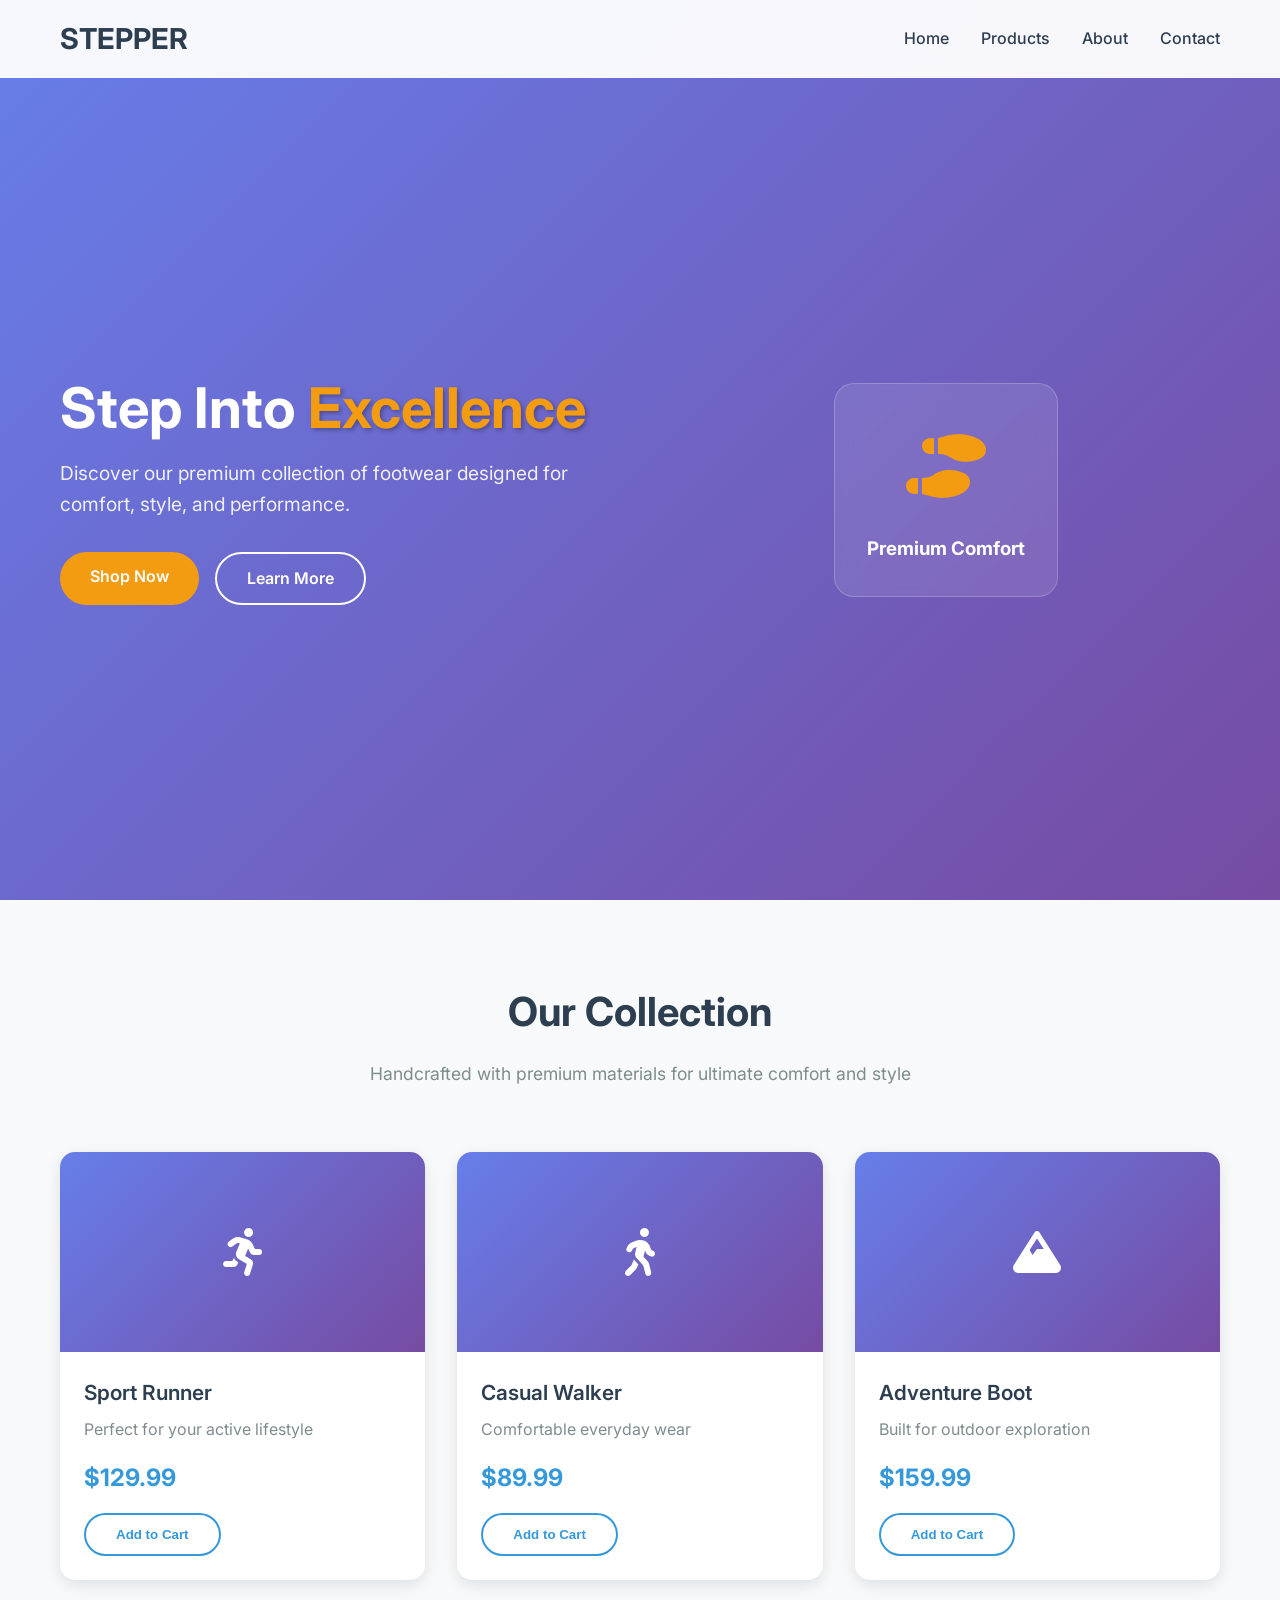
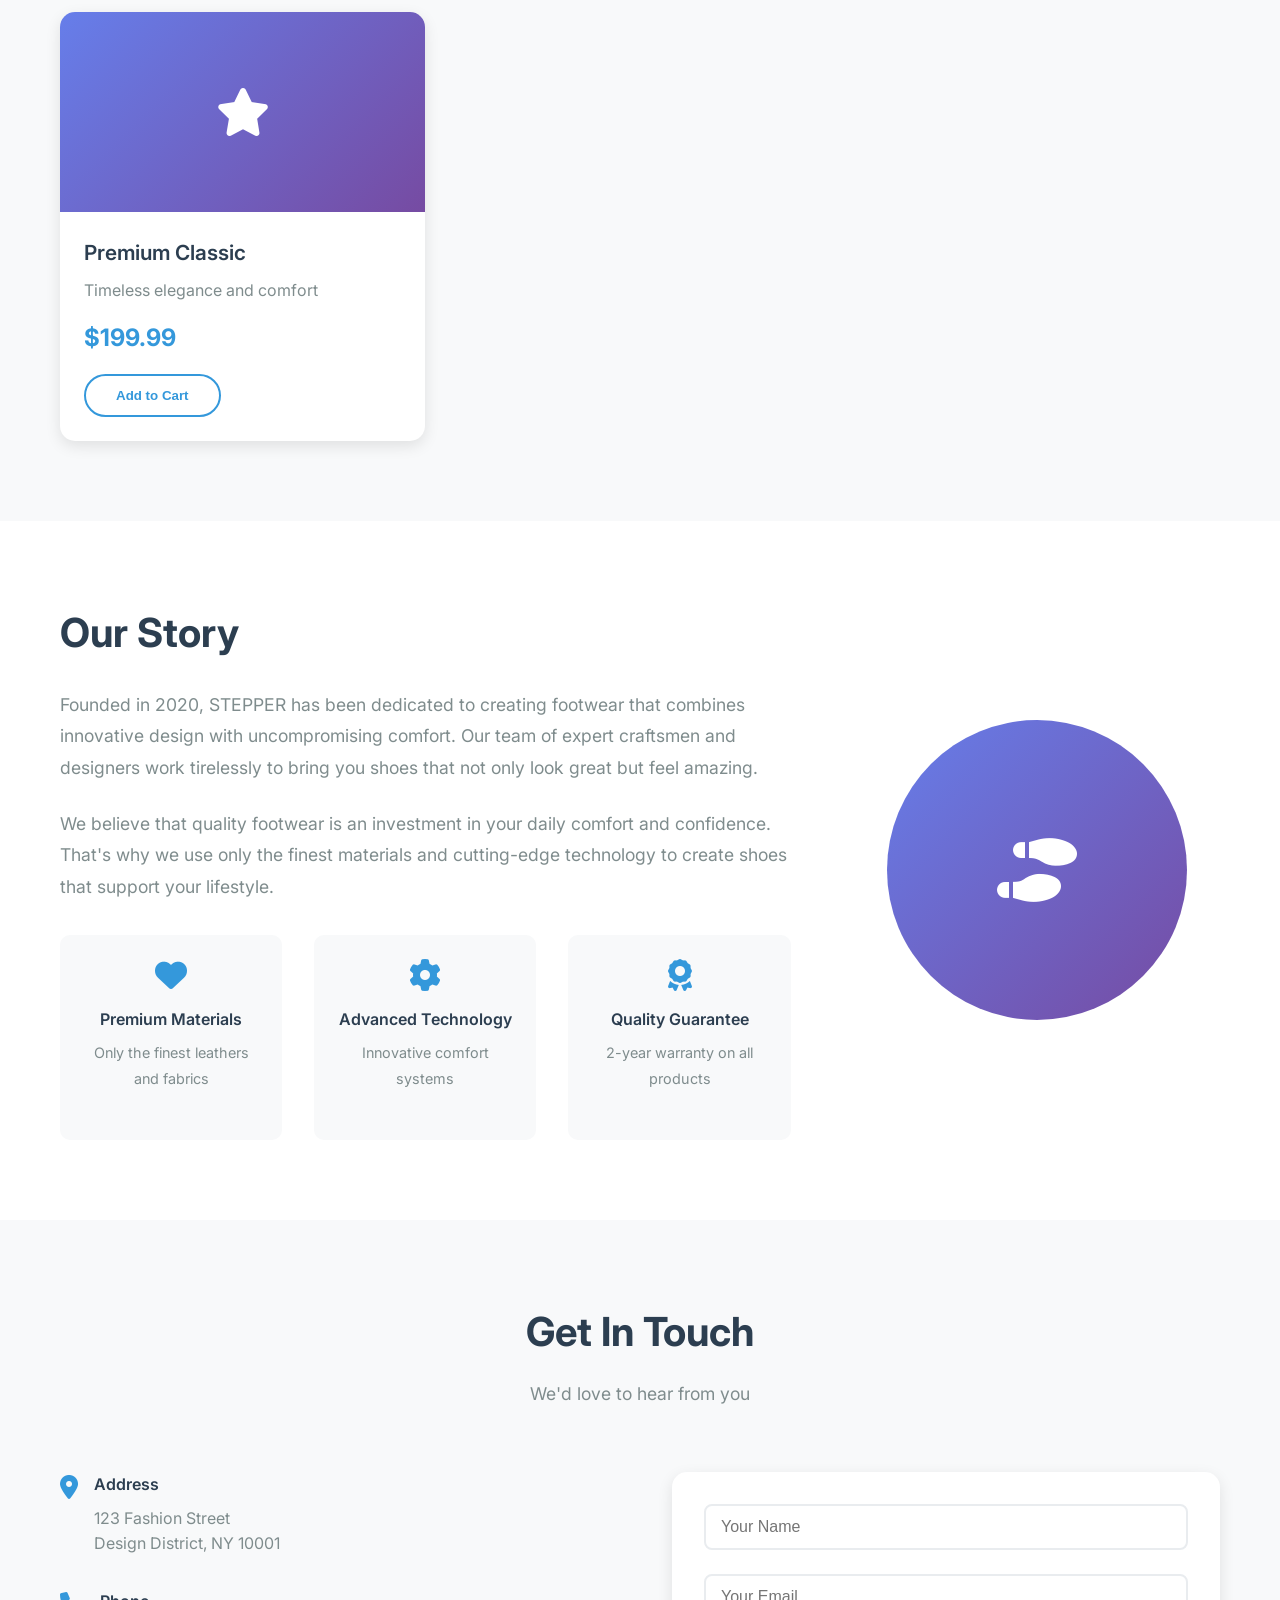
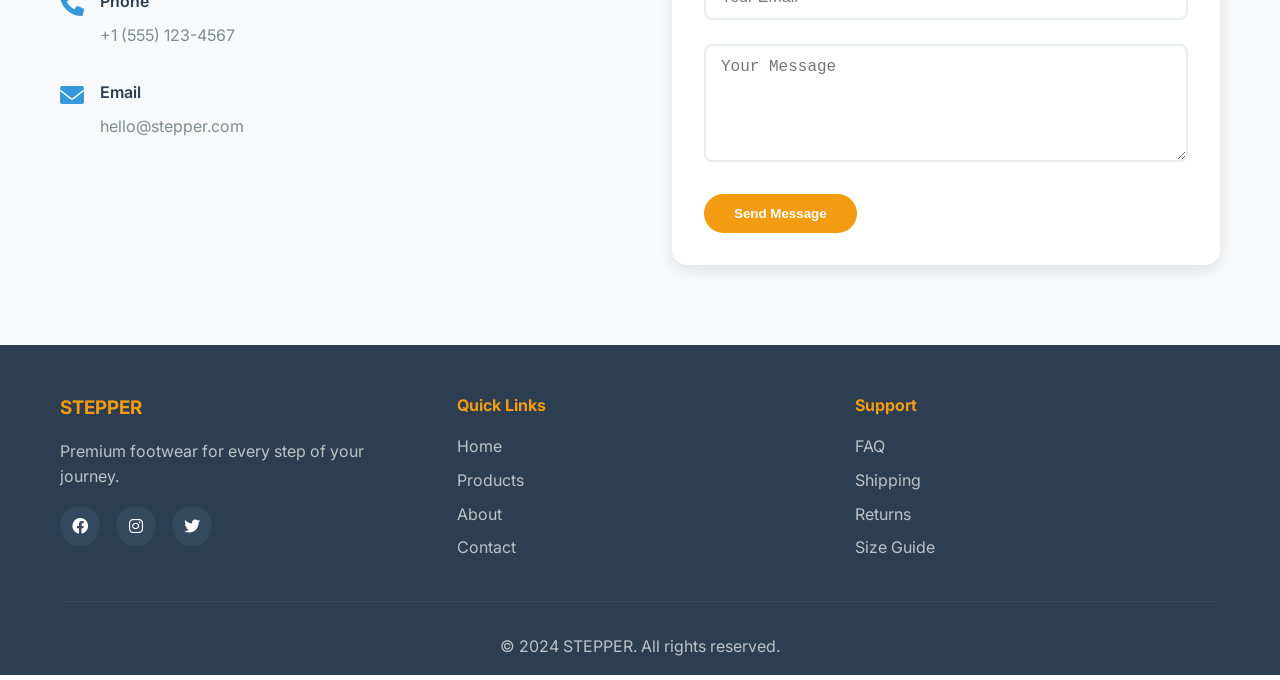
==== index.html @ 37892485 "Create shoe brand website with responsive design and interactive features Co-authored-by: vkyykv000 " ====
<!DOCTYPE html>
<html lang="en">
<head>
    <meta charset="UTF-8">
    <meta name="viewport" content="width=device-width, initial-scale=1.0">
    <title>STEPPER - Premium Footwear</title>
    <link rel="stylesheet" href="styles.css">
    <link href="https://fonts.googleapis.com/css2?family=Inter:wght@300;400;500;600;700&display=swap" rel="stylesheet">
    <link rel="stylesheet" href="https://cdnjs.cloudflare.com/ajax/libs/font-awesome/6.0.0/css/all.min.css">
</head>
<body>
    <!-- Navigation -->
    <nav class="navbar">
        <div class="nav-container">
            <div class="nav-logo">
                <h2>STEPPER</h2>
            </div>
            <ul class="nav-menu">
                <li class="nav-item">
                    <a href="#home" class="nav-link">Home</a>
                </li>
                <li class="nav-item">
                    <a href="#products" class="nav-link">Products</a>
                </li>
                <li class="nav-item">
                    <a href="#about" class="nav-link">About</a>
                </li>
                <li class="nav-item">
                    <a href="#contact" class="nav-link">Contact</a>
                </li>
            </ul>
            <div class="hamburger">
                <span class="bar"></span>
                <span class="bar"></span>
                <span class="bar"></span>
            </div>
        </div>
    </nav>

    <!-- Hero Section -->
    <section id="home" class="hero">
        <div class="hero-container">
            <div class="hero-content">
                <h1 class="hero-title">Step Into <span class="highlight">Excellence</span></h1>
                <p class="hero-subtitle">Discover our premium collection of footwear designed for comfort, style, and performance.</p>
                <div class="hero-buttons">
                    <a href="#products" class="btn btn-primary">Shop Now</a>
                    <a href="#about" class="btn btn-secondary">Learn More</a>
                </div>
            </div>
            <div class="hero-image">
                <div class="shoe-display">
                    <div class="shoe-card">
                        <div class="shoe-image">
                            <i class="fas fa-shoe-prints"></i>
                        </div>
                        <h3>Premium Comfort</h3>
                    </div>
                </div>
            </div>
        </div>
    </section>

    <!-- Products Section -->
    <section id="products" class="products">
        <div class="container">
            <div class="section-header">
                <h2>Our Collection</h2>
                <p>Handcrafted with premium materials for ultimate comfort and style</p>
            </div>
            <div class="products-grid">
                <div class="product-card">
                    <div class="product-image">
                        <i class="fas fa-running"></i>
                    </div>
                    <div class="product-info">
                        <h3>Sport Runner</h3>
                        <p>Perfect for your active lifestyle</p>
                        <div class="product-price">$129.99</div>
                        <button class="btn btn-outline">Add to Cart</button>
                    </div>
                </div>
                <div class="product-card">
                    <div class="product-image">
                        <i class="fas fa-walking"></i>
                    </div>
                    <div class="product-info">
                        <h3>Casual Walker</h3>
                        <p>Comfortable everyday wear</p>
                        <div class="product-price">$89.99</div>
                        <button class="btn btn-outline">Add to Cart</button>
                    </div>
                </div>
                <div class="product-card">
                    <div class="product-image">
                        <i class="fas fa-mountain"></i>
                    </div>
                    <div class="product-info">
                        <h3>Adventure Boot</h3>
                        <p>Built for outdoor exploration</p>
                        <div class="product-price">$159.99</div>
                        <button class="btn btn-outline">Add to Cart</button>
                    </div>
                </div>
                <div class="product-card">
                    <div class="product-image">
                        <i class="fas fa-star"></i>
                    </div>
                    <div class="product-info">
                        <h3>Premium Classic</h3>
                        <p>Timeless elegance and comfort</p>
                        <div class="product-price">$199.99</div>
                        <button class="btn btn-outline">Add to Cart</button>
                    </div>
                </div>
            </div>
        </div>
    </section>

    <!-- About Section -->
    <section id="about" class="about">
        <div class="container">
            <div class="about-content">
                <div class="about-text">
                    <h2>Our Story</h2>
                    <p>Founded in 2020, STEPPER has been dedicated to creating footwear that combines innovative design with uncompromising comfort. Our team of expert craftsmen and designers work tirelessly to bring you shoes that not only look great but feel amazing.</p>
                    <p>We believe that quality footwear is an investment in your daily comfort and confidence. That's why we use only the finest materials and cutting-edge technology to create shoes that support your lifestyle.</p>
                    <div class="features">
                        <div class="feature">
                            <i class="fas fa-heart"></i>
                            <h4>Premium Materials</h4>
                            <p>Only the finest leathers and fabrics</p>
                        </div>
                        <div class="feature">
                            <i class="fas fa-cog"></i>
                            <h4>Advanced Technology</h4>
                            <p>Innovative comfort systems</p>
                        </div>
                        <div class="feature">
                            <i class="fas fa-award"></i>
                            <h4>Quality Guarantee</h4>
                            <p>2-year warranty on all products</p>
                        </div>
                    </div>
                </div>
                <div class="about-image">
                    <div class="image-placeholder">
                        <i class="fas fa-shoe-prints"></i>
                    </div>
                </div>
            </div>
        </div>
    </section>

    <!-- Contact Section -->
    <section id="contact" class="contact">
        <div class="container">
            <div class="section-header">
                <h2>Get In Touch</h2>
                <p>We'd love to hear from you</p>
            </div>
            <div class="contact-content">
                <div class="contact-info">
                    <div class="contact-item">
                        <i class="fas fa-map-marker-alt"></i>
                        <div>
                            <h4>Address</h4>
                            <p>123 Fashion Street<br>Design District, NY 10001</p>
                        </div>
                    </div>
                    <div class="contact-item">
                        <i class="fas fa-phone"></i>
                        <div>
                            <h4>Phone</h4>
                            <p>+1 (555) 123-4567</p>
                        </div>
                    </div>
                    <div class="contact-item">
                        <i class="fas fa-envelope"></i>
                        <div>
                            <h4>Email</h4>
                            <p>hello@stepper.com</p>
                        </div>
                    </div>
                </div>
                <form class="contact-form">
                    <div class="form-group">
                        <input type="text" placeholder="Your Name" required>
                    </div>
                    <div class="form-group">
                        <input type="email" placeholder="Your Email" required>
                    </div>
                    <div class="form-group">
                        <textarea placeholder="Your Message" rows="5" required></textarea>
                    </div>
                    <button type="submit" class="btn btn-primary">Send Message</button>
                </form>
            </div>
        </div>
    </section>

    <!-- Footer -->
    <footer class="footer">
        <div class="container">
            <div class="footer-content">
                <div class="footer-section">
                    <h3>STEPPER</h3>
                    <p>Premium footwear for every step of your journey.</p>
                    <div class="social-links">
                        <a href="#"><i class="fab fa-facebook"></i></a>
                        <a href="#"><i class="fab fa-instagram"></i></a>
                        <a href="#"><i class="fab fa-twitter"></i></a>
                    </div>
                </div>
                <div class="footer-section">
                    <h4>Quick Links</h4>
                    <ul>
                        <li><a href="#home">Home</a></li>
                        <li><a href="#products">Products</a></li>
                        <li><a href="#about">About</a></li>
                        <li><a href="#contact">Contact</a></li>
                    </ul>
                </div>
                <div class="footer-section">
                    <h4>Support</h4>
                    <ul>
                        <li><a href="#">FAQ</a></li>
                        <li><a href="#">Shipping</a></li>
                        <li><a href="#">Returns</a></li>
                        <li><a href="#">Size Guide</a></li>
                    </ul>
                </div>
            </div>
            <div class="footer-bottom">
                <p>&copy; 2024 STEPPER. All rights reserved.</p>
            </div>
        </div>
    </footer>

    <script src="script.js"></script>
</body>
</html>
---- styles.css ----
/* Reset and Base Styles */
* {
    margin: 0;
    padding: 0;
    box-sizing: border-box;
}

body {
    font-family: 'Inter', sans-serif;
    line-height: 1.6;
    color: #333;
    overflow-x: hidden;
}

.container {
    max-width: 1200px;
    margin: 0 auto;
    padding: 0 20px;
}

/* Navigation */
.navbar {
    position: fixed;
    top: 0;
    width: 100%;
    background: rgba(255, 255, 255, 0.95);
    backdrop-filter: blur(10px);
    z-index: 1000;
    padding: 1rem 0;
    transition: all 0.3s ease;
}

.nav-container {
    max-width: 1200px;
    margin: 0 auto;
    padding: 0 20px;
    display: flex;
    justify-content: space-between;
    align-items: center;
}

.nav-logo h2 {
    color: #2c3e50;
    font-weight: 700;
    font-size: 1.8rem;
}

.nav-menu {
    display: flex;
    list-style: none;
    gap: 2rem;
}

.nav-link {
    text-decoration: none;
    color: #2c3e50;
    font-weight: 500;
    transition: color 0.3s ease;
    position: relative;
}

.nav-link:hover {
    color: #3498db;
}

.nav-link::after {
    content: '';
    position: absolute;
    width: 0;
    height: 2px;
    bottom: -5px;
    left: 0;
    background-color: #3498db;
    transition: width 0.3s ease;
}

.nav-link:hover::after {
    width: 100%;
}

.hamburger {
    display: none;
    flex-direction: column;
    cursor: pointer;
}

.bar {
    width: 25px;
    height: 3px;
    background-color: #2c3e50;
    margin: 3px 0;
    transition: 0.3s;
}

/* Hero Section */
.hero {
    min-height: 100vh;
    display: flex;
    align-items: center;
    background: linear-gradient(135deg, #667eea 0%, #764ba2 100%);
    color: white;
    padding-top: 80px;
}

.hero-container {
    max-width: 1200px;
    margin: 0 auto;
    padding: 0 20px;
    display: grid;
    grid-template-columns: 1fr 1fr;
    gap: 4rem;
    align-items: center;
}

.hero-title {
    font-size: 3.5rem;
    font-weight: 700;
    margin-bottom: 1rem;
    line-height: 1.2;
}

.highlight {
    color: #f39c12;
    text-shadow: 2px 2px 4px rgba(0,0,0,0.3);
}

.hero-subtitle {
    font-size: 1.2rem;
    margin-bottom: 2rem;
    opacity: 0.9;
}

.hero-buttons {
    display: flex;
    gap: 1rem;
    flex-wrap: wrap;
}

.btn {
    padding: 12px 30px;
    border: none;
    border-radius: 50px;
    text-decoration: none;
    font-weight: 600;
    transition: all 0.3s ease;
    cursor: pointer;
    display: inline-block;
    text-align: center;
}

.btn-primary {
    background: #f39c12;
    color: white;
}

.btn-primary:hover {
    background: #e67e22;
    transform: translateY(-2px);
    box-shadow: 0 10px 20px rgba(243, 156, 18, 0.3);
}

.btn-secondary {
    background: transparent;
    color: white;
    border: 2px solid white;
}

.btn-secondary:hover {
    background: white;
    color: #667eea;
    transform: translateY(-2px);
}

.btn-outline {
    background: transparent;
    color: #3498db;
    border: 2px solid #3498db;
}

.btn-outline:hover {
    background: #3498db;
    color: white;
    transform: translateY(-2px);
}

.hero-image {
    display: flex;
    justify-content: center;
    align-items: center;
}

.shoe-display {
    position: relative;
    animation: float 6s ease-in-out infinite;
}

.shoe-card {
    background: rgba(255, 255, 255, 0.1);
    backdrop-filter: blur(10px);
    border-radius: 20px;
    padding: 2rem;
    text-align: center;
    border: 1px solid rgba(255, 255, 255, 0.2);
}

.shoe-image {
    font-size: 4rem;
    margin-bottom: 1rem;
    color: #f39c12;
}

@keyframes float {
    0%, 100% { transform: translateY(0px); }
    50% { transform: translateY(-20px); }
}

/* Section Headers */
.section-header {
    text-align: center;
    margin-bottom: 4rem;
}

.section-header h2 {
    font-size: 2.5rem;
    font-weight: 700;
    color: #2c3e50;
    margin-bottom: 1rem;
}

.section-header p {
    font-size: 1.1rem;
    color: #7f8c8d;
    max-width: 600px;
    margin: 0 auto;
}

/* Products Section */
.products {
    padding: 5rem 0;
    background: #f8f9fa;
}

.products-grid {
    display: grid;
    grid-template-columns: repeat(auto-fit, minmax(280px, 1fr));
    gap: 2rem;
}

.product-card {
    background: white;
    border-radius: 15px;
    overflow: hidden;
    box-shadow: 0 5px 15px rgba(0,0,0,0.1);
    transition: all 0.3s ease;
}

.product-card:hover {
    transform: translateY(-10px);
    box-shadow: 0 20px 40px rgba(0,0,0,0.15);
}

.product-image {
    background: linear-gradient(135deg, #667eea 0%, #764ba2 100%);
    height: 200px;
    display: flex;
    align-items: center;
    justify-content: center;
    font-size: 3rem;
    color: white;
}

.product-info {
    padding: 1.5rem;
}

.product-info h3 {
    font-size: 1.3rem;
    font-weight: 600;
    margin-bottom: 0.5rem;
    color: #2c3e50;
}

.product-info p {
    color: #7f8c8d;
    margin-bottom: 1rem;
}

.product-price {
    font-size: 1.5rem;
    font-weight: 700;
    color: #3498db;
    margin-bottom: 1rem;
}

/* About Section */
.about {
    padding: 5rem 0;
    background: white;
}

.about-content {
    display: grid;
    grid-template-columns: 2fr 1fr;
    gap: 4rem;
    align-items: center;
}

.about-text h2 {
    font-size: 2.5rem;
    font-weight: 700;
    color: #2c3e50;
    margin-bottom: 1.5rem;
}

.about-text p {
    font-size: 1.1rem;
    color: #7f8c8d;
    margin-bottom: 1.5rem;
    line-height: 1.8;
}

.features {
    display: grid;
    grid-template-columns: repeat(auto-fit, minmax(200px, 1fr));
    gap: 2rem;
    margin-top: 2rem;
}

.feature {
    text-align: center;
    padding: 1.5rem;
    background: #f8f9fa;
    border-radius: 10px;
    transition: transform 0.3s ease;
}

.feature:hover {
    transform: translateY(-5px);
}

.feature i {
    font-size: 2rem;
    color: #3498db;
    margin-bottom: 1rem;
}

.feature h4 {
    font-weight: 600;
    color: #2c3e50;
    margin-bottom: 0.5rem;
}

.feature p {
    color: #7f8c8d;
    font-size: 0.9rem;
}

.about-image {
    display: flex;
    justify-content: center;
    align-items: center;
}

.image-placeholder {
    width: 300px;
    height: 300px;
    background: linear-gradient(135deg, #667eea 0%, #764ba2 100%);
    border-radius: 50%;
    display: flex;
    align-items: center;
    justify-content: center;
    font-size: 4rem;
    color: white;
    animation: pulse 2s ease-in-out infinite;
}

@keyframes pulse {
    0%, 100% { transform: scale(1); }
    50% { transform: scale(1.05); }
}

/* Contact Section */
.contact {
    padding: 5rem 0;
    background: #f8f9fa;
}

.contact-content {
    display: grid;
    grid-template-columns: 1fr 1fr;
    gap: 4rem;
}

.contact-info {
    display: flex;
    flex-direction: column;
    gap: 2rem;
}

.contact-item {
    display: flex;
    align-items: flex-start;
    gap: 1rem;
}

.contact-item i {
    font-size: 1.5rem;
    color: #3498db;
    margin-top: 0.2rem;
}

.contact-item h4 {
    font-weight: 600;
    color: #2c3e50;
    margin-bottom: 0.5rem;
}

.contact-item p {
    color: #7f8c8d;
}

.contact-form {
    background: white;
    padding: 2rem;
    border-radius: 15px;
    box-shadow: 0 5px 15px rgba(0,0,0,0.1);
}

.form-group {
    margin-bottom: 1.5rem;
}

.form-group input,
.form-group textarea {
    width: 100%;
    padding: 12px 15px;
    border: 2px solid #e9ecef;
    border-radius: 8px;
    font-size: 1rem;
    transition: border-color 0.3s ease;
}

.form-group input:focus,
.form-group textarea:focus {
    outline: none;
    border-color: #3498db;
}

/* Footer */
.footer {
    background: #2c3e50;
    color: white;
    padding: 3rem 0 1rem;
}

.footer-content {
    display: grid;
    grid-template-columns: repeat(auto-fit, minmax(250px, 1fr));
    gap: 2rem;
    margin-bottom: 2rem;
}

.footer-section h3,
.footer-section h4 {
    margin-bottom: 1rem;
    color: #f39c12;
}

.footer-section p {
    color: #bdc3c7;
    margin-bottom: 1rem;
}

.footer-section ul {
    list-style: none;
}

.footer-section ul li {
    margin-bottom: 0.5rem;
}

.footer-section ul li a {
    color: #bdc3c7;
    text-decoration: none;
    transition: color 0.3s ease;
}

.footer-section ul li a:hover {
    color: #f39c12;
}

.social-links {
    display: flex;
    gap: 1rem;
}

.social-links a {
    display: inline-block;
    width: 40px;
    height: 40px;
    background: #34495e;
    border-radius: 50%;
    display: flex;
    align-items: center;
    justify-content: center;
    color: white;
    text-decoration: none;
    transition: all 0.3s ease;
}

.social-links a:hover {
    background: #f39c12;
    transform: translateY(-2px);
}

.footer-bottom {
    text-align: center;
    padding-top: 2rem;
    border-top: 1px solid #34495e;
    color: #bdc3c7;
}

/* Responsive Design */
@media (max-width: 768px) {
    .hamburger {
        display: flex;
    }
    
    .nav-menu {
        position: fixed;
        left: -100%;
        top: 70px;
        flex-direction: column;
        background-color: white;
        width: 100%;
        text-align: center;
        transition: 0.3s;
        box-shadow: 0 10px 27px rgba(0, 0, 0, 0.05);
        padding: 2rem 0;
    }
    
    .nav-menu.active {
        left: 0;
    }
    
    .hero-container {
        grid-template-columns: 1fr;
        text-align: center;
        gap: 2rem;
    }
    
    .hero-title {
        font-size: 2.5rem;
    }
    
    .hero-buttons {
        justify-content: center;
    }
    
    .about-content {
        grid-template-columns: 1fr;
        gap: 2rem;
    }
    
    .contact-content {
        grid-template-columns: 1fr;
        gap: 2rem;
    }
    
    .features {
        grid-template-columns: 1fr;
    }
    
    .image-placeholder {
        width: 200px;
        height: 200px;
        font-size: 3rem;
    }
}

@media (max-width: 480px) {
    .hero-title {
        font-size: 2rem;
    }
    
    .section-header h2 {
        font-size: 2rem;
    }
    
    .btn {
        padding: 10px 20px;
        font-size: 0.9rem;
    }
    
    .products-grid {
        grid-template-columns: 1fr;
    }
}

/* Smooth Scrolling */
html {
    scroll-behavior: smooth;
}

/* Loading Animation */
@keyframes fadeInUp {
    from {
        opacity: 0;
        transform: translateY(30px);
    }
    to {
        opacity: 1;
        transform: translateY(0);
    }
}

.hero-content,
.product-card,
.feature {
    animation: fadeInUp 0.8s ease-out;
}
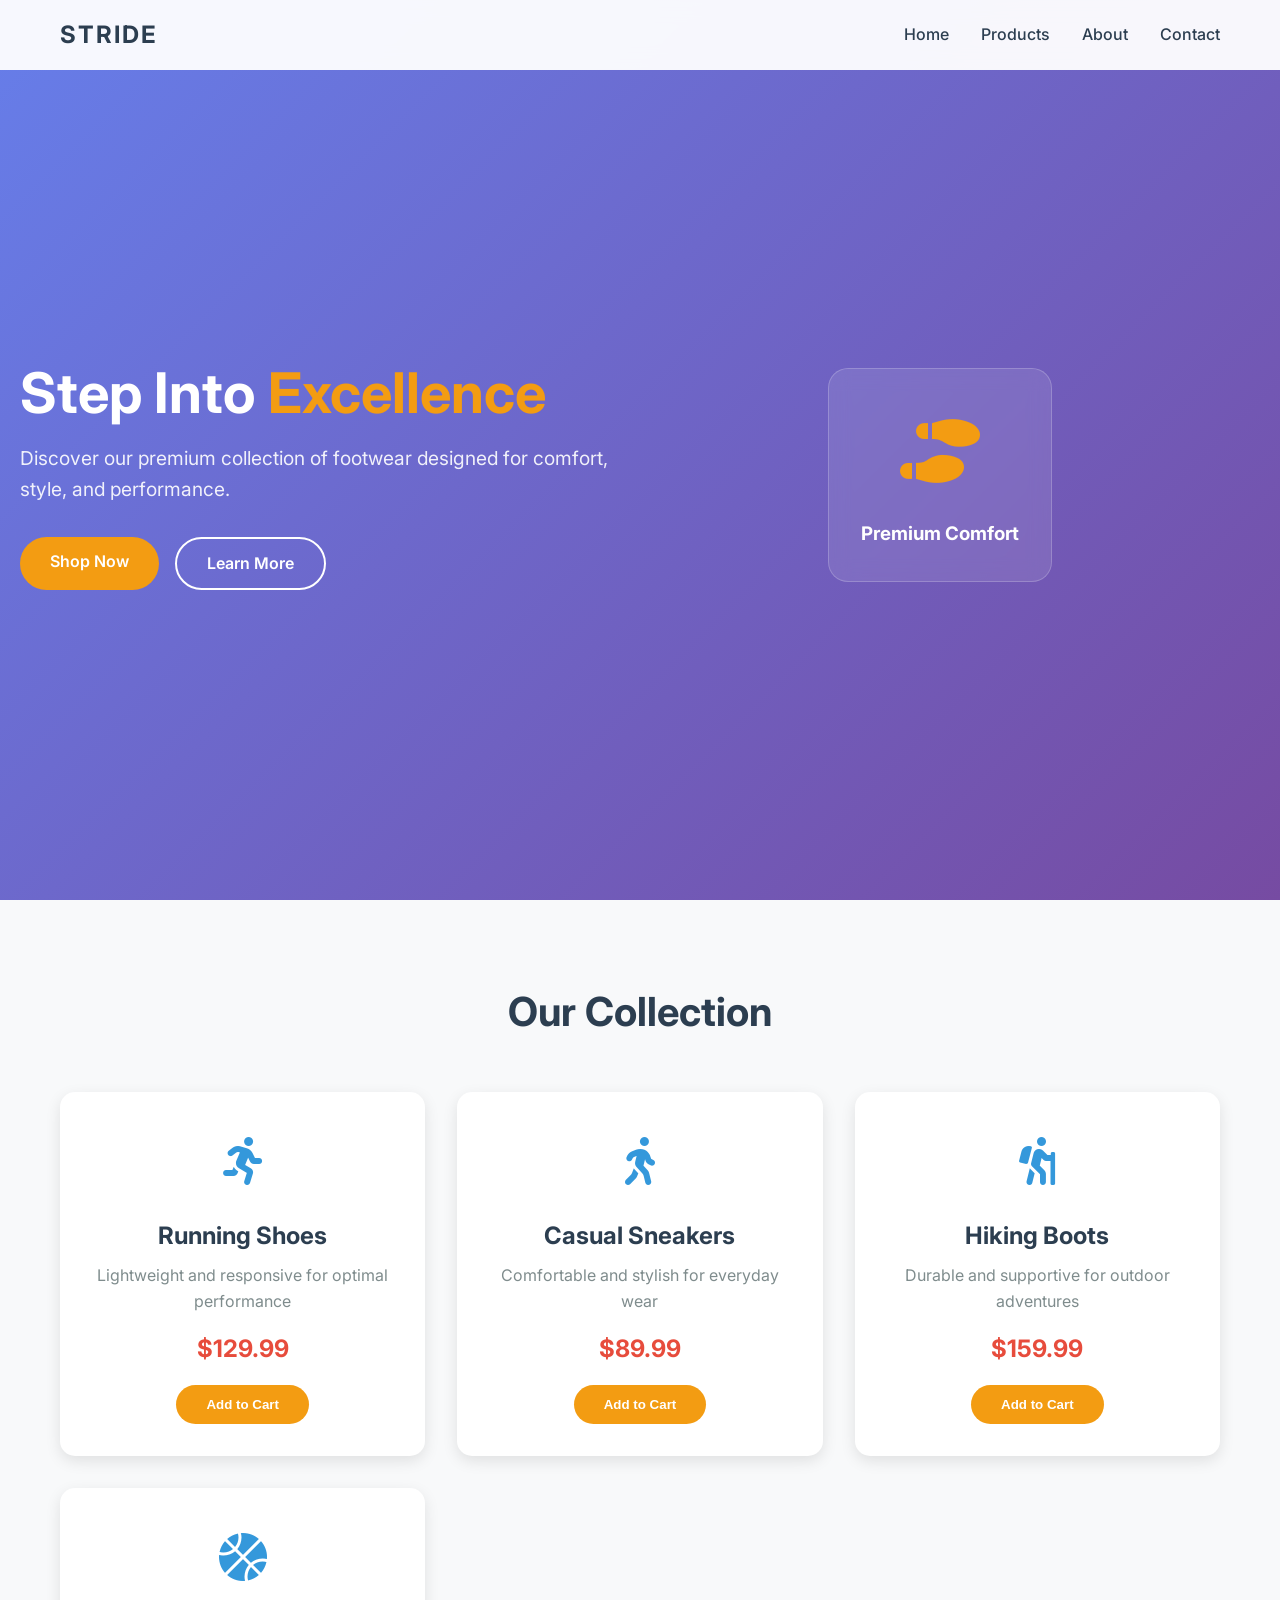
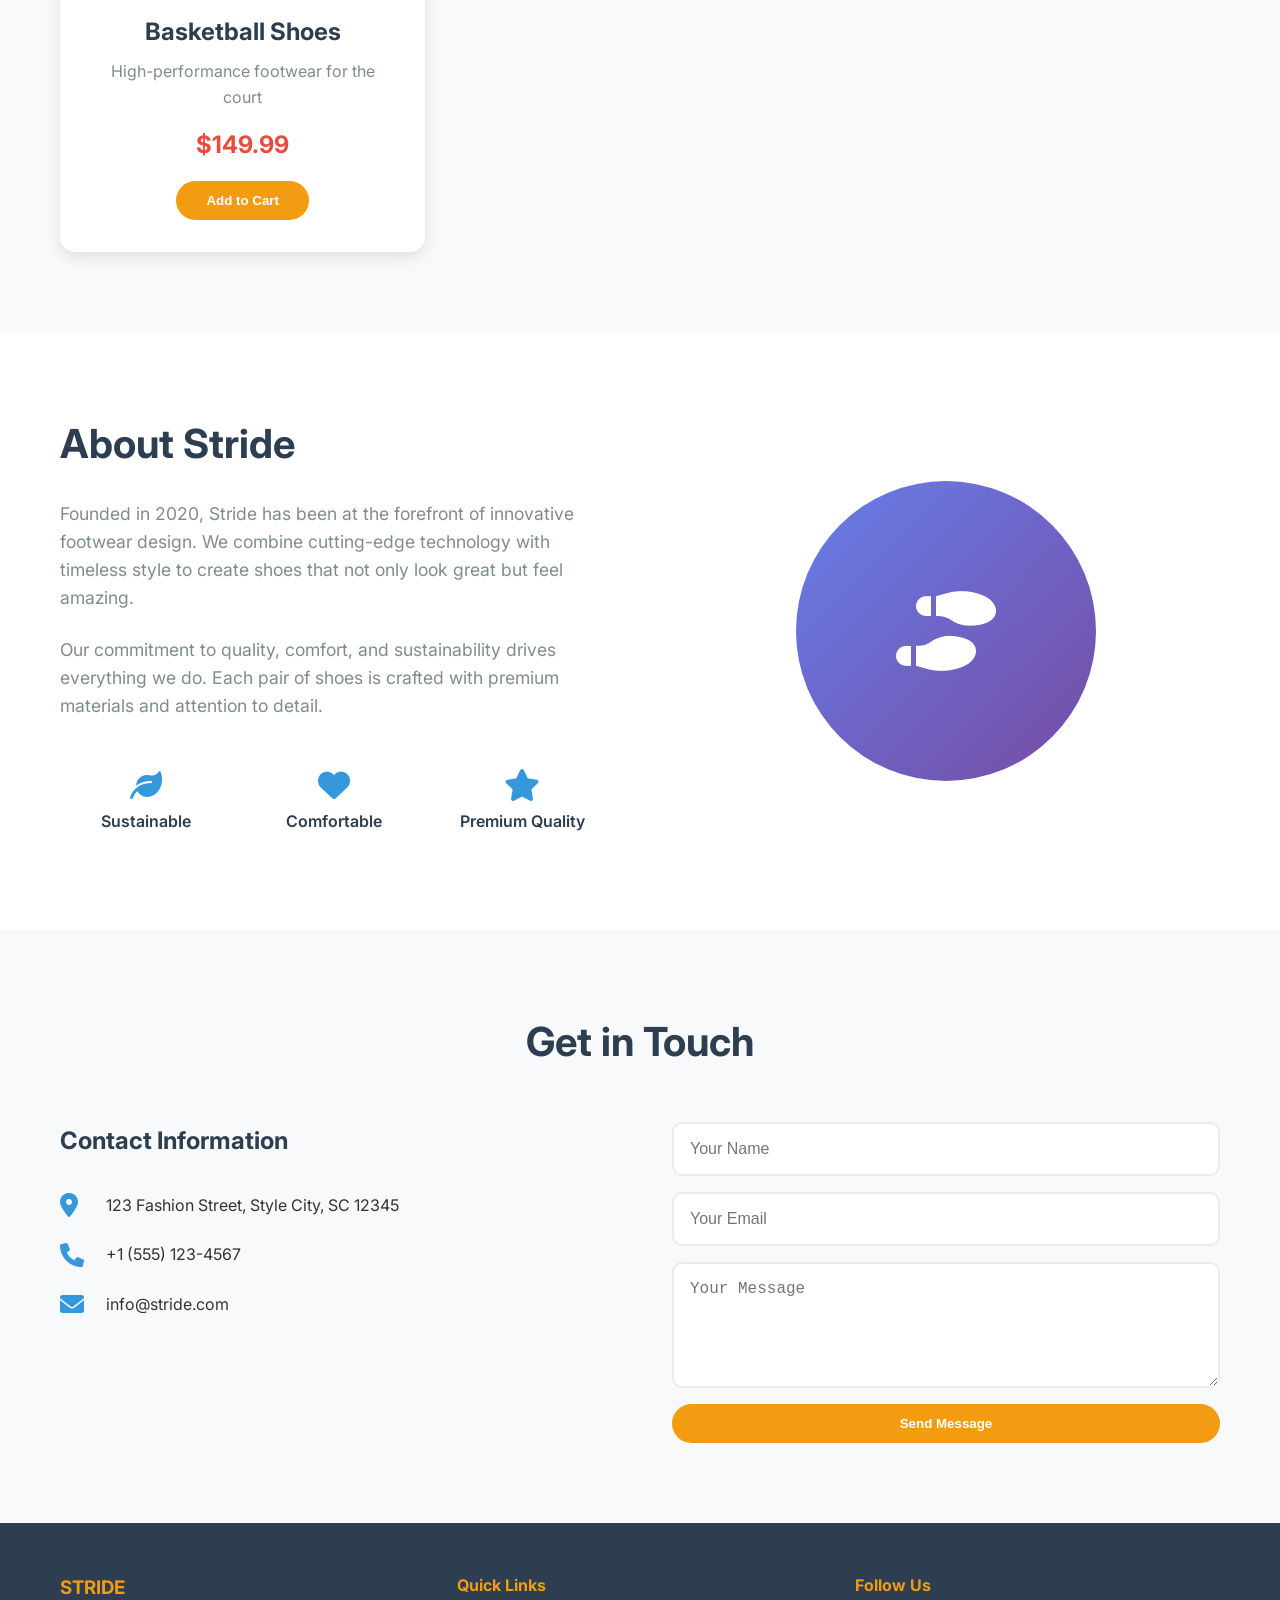
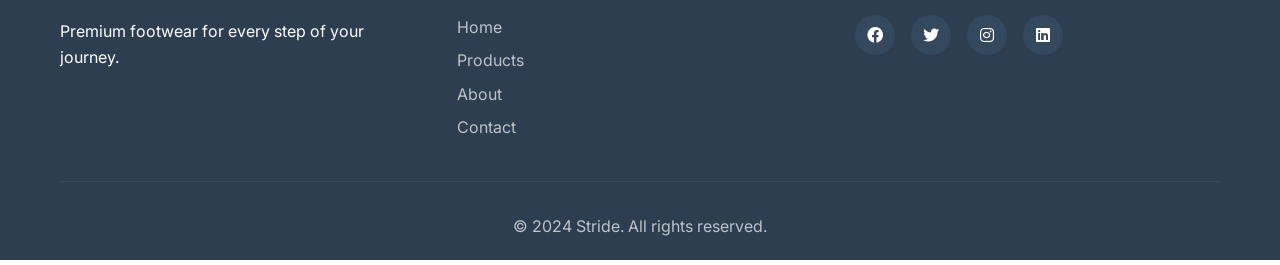
==== commit 70e2f5d3: "Create Stride shoe brand website with responsive design and interactive features Co-authored-by: vky" ====
--- a/index.html
+++ b/index.html
@@ -3,7 +3,7 @@
 <head>
     <meta charset="UTF-8">
     <meta name="viewport" content="width=device-width, initial-scale=1.0">
-    <title>STEPPER - Premium Footwear</title>
+    <title>Stride - Premium Footwear</title>
     <link rel="stylesheet" href="styles.css">
     <link href="https://fonts.googleapis.com/css2?family=Inter:wght@300;400;500;600;700&display=swap" rel="stylesheet">
     <link rel="stylesheet" href="https://cdnjs.cloudflare.com/ajax/libs/font-awesome/6.0.0/css/all.min.css">
@@ -13,7 +13,7 @@
     <nav class="navbar">
         <div class="nav-container">
             <div class="nav-logo">
-                <h2>STEPPER</h2>
+                <h2>STRIDE</h2>
             </div>
             <ul class="nav-menu">
                 <li class="nav-item">
@@ -29,7 +29,7 @@
                     <a href="#contact" class="nav-link">Contact</a>
                 </li>
             </ul>
-            <div class="hamburger">
+            <div class="nav-toggle">
                 <span class="bar"></span>
                 <span class="bar"></span>
                 <span class="bar"></span>
@@ -39,23 +39,21 @@
 
     <!-- Hero Section -->
     <section id="home" class="hero">
-        <div class="hero-container">
-            <div class="hero-content">
-                <h1 class="hero-title">Step Into <span class="highlight">Excellence</span></h1>
-                <p class="hero-subtitle">Discover our premium collection of footwear designed for comfort, style, and performance.</p>
-                <div class="hero-buttons">
-                    <a href="#products" class="btn btn-primary">Shop Now</a>
-                    <a href="#about" class="btn btn-secondary">Learn More</a>
-                </div>
-            </div>
-            <div class="hero-image">
-                <div class="shoe-display">
-                    <div class="shoe-card">
-                        <div class="shoe-image">
-                            <i class="fas fa-shoe-prints"></i>
-                        </div>
-                        <h3>Premium Comfort</h3>
-                    </div>
+        <div class="hero-content">
+            <h1>Step Into <span class="highlight">Excellence</span></h1>
+            <p>Discover our premium collection of footwear designed for comfort, style, and performance.</p>
+            <div class="hero-buttons">
+                <a href="#products" class="btn btn-primary">Shop Now</a>
+                <a href="#about" class="btn btn-secondary">Learn More</a>
+            </div>
+        </div>
+        <div class="hero-image">
+            <div class="shoe-display">
+                <div class="shoe-card">
+                    <div class="shoe-image">
+                        <i class="fas fa-shoe-prints"></i>
+                    </div>
+                    <h3>Premium Comfort</h3>
                 </div>
             </div>
         </div>
@@ -64,54 +62,43 @@
     <!-- Products Section -->
     <section id="products" class="products">
         <div class="container">
-            <div class="section-header">
-                <h2>Our Collection</h2>
-                <p>Handcrafted with premium materials for ultimate comfort and style</p>
-            </div>
-            <div class="products-grid">
+            <h2>Our Collection</h2>
+            <div class="product-grid">
                 <div class="product-card">
                     <div class="product-image">
                         <i class="fas fa-running"></i>
                     </div>
-                    <div class="product-info">
-                        <h3>Sport Runner</h3>
-                        <p>Perfect for your active lifestyle</p>
-                        <div class="product-price">$129.99</div>
-                        <button class="btn btn-outline">Add to Cart</button>
-                    </div>
+                    <h3>Running Shoes</h3>
+                    <p>Lightweight and responsive for optimal performance</p>
+                    <span class="price">$129.99</span>
+                    <button class="btn btn-primary">Add to Cart</button>
                 </div>
                 <div class="product-card">
                     <div class="product-image">
                         <i class="fas fa-walking"></i>
                     </div>
-                    <div class="product-info">
-                        <h3>Casual Walker</h3>
-                        <p>Comfortable everyday wear</p>
-                        <div class="product-price">$89.99</div>
-                        <button class="btn btn-outline">Add to Cart</button>
-                    </div>
-                </div>
-                <div class="product-card">
-                    <div class="product-image">
-                        <i class="fas fa-mountain"></i>
-                    </div>
-                    <div class="product-info">
-                        <h3>Adventure Boot</h3>
-                        <p>Built for outdoor exploration</p>
-                        <div class="product-price">$159.99</div>
-                        <button class="btn btn-outline">Add to Cart</button>
-                    </div>
-                </div>
-                <div class="product-card">
-                    <div class="product-image">
-                        <i class="fas fa-star"></i>
-                    </div>
-                    <div class="product-info">
-                        <h3>Premium Classic</h3>
-                        <p>Timeless elegance and comfort</p>
-                        <div class="product-price">$199.99</div>
-                        <button class="btn btn-outline">Add to Cart</button>
-                    </div>
+                    <h3>Casual Sneakers</h3>
+                    <p>Comfortable and stylish for everyday wear</p>
+                    <span class="price">$89.99</span>
+                    <button class="btn btn-primary">Add to Cart</button>
+                </div>
+                <div class="product-card">
+                    <div class="product-image">
+                        <i class="fas fa-hiking"></i>
+                    </div>
+                    <h3>Hiking Boots</h3>
+                    <p>Durable and supportive for outdoor adventures</p>
+                    <span class="price">$159.99</span>
+                    <button class="btn btn-primary">Add to Cart</button>
+                </div>
+                <div class="product-card">
+                    <div class="product-image">
+                        <i class="fas fa-basketball-ball"></i>
+                    </div>
+                    <h3>Basketball Shoes</h3>
+                    <p>High-performance footwear for the court</p>
+                    <span class="price">$149.99</span>
+                    <button class="btn btn-primary">Add to Cart</button>
                 </div>
             </div>
         </div>
@@ -122,24 +109,21 @@
         <div class="container">
             <div class="about-content">
                 <div class="about-text">
-                    <h2>Our Story</h2>
-                    <p>Founded in 2020, STEPPER has been dedicated to creating footwear that combines innovative design with uncompromising comfort. Our team of expert craftsmen and designers work tirelessly to bring you shoes that not only look great but feel amazing.</p>
-                    <p>We believe that quality footwear is an investment in your daily comfort and confidence. That's why we use only the finest materials and cutting-edge technology to create shoes that support your lifestyle.</p>
+                    <h2>About Stride</h2>
+                    <p>Founded in 2020, Stride has been at the forefront of innovative footwear design. We combine cutting-edge technology with timeless style to create shoes that not only look great but feel amazing.</p>
+                    <p>Our commitment to quality, comfort, and sustainability drives everything we do. Each pair of shoes is crafted with premium materials and attention to detail.</p>
                     <div class="features">
                         <div class="feature">
-                            <i class="fas fa-heart"></i>
-                            <h4>Premium Materials</h4>
-                            <p>Only the finest leathers and fabrics</p>
+                            <i class="fas fa-leaf"></i>
+                            <h4>Sustainable</h4>
                         </div>
                         <div class="feature">
-                            <i class="fas fa-cog"></i>
-                            <h4>Advanced Technology</h4>
-                            <p>Innovative comfort systems</p>
+                            <i class="fas fa-heart"></i>
+                            <h4>Comfortable</h4>
                         </div>
                         <div class="feature">
-                            <i class="fas fa-award"></i>
-                            <h4>Quality Guarantee</h4>
-                            <p>2-year warranty on all products</p>
+                            <i class="fas fa-star"></i>
+                            <h4>Premium Quality</h4>
                         </div>
                     </div>
                 </div>
@@ -155,44 +139,27 @@
     <!-- Contact Section -->
     <section id="contact" class="contact">
         <div class="container">
-            <div class="section-header">
-                <h2>Get In Touch</h2>
-                <p>We'd love to hear from you</p>
-            </div>
+            <h2>Get in Touch</h2>
             <div class="contact-content">
                 <div class="contact-info">
+                    <h3>Contact Information</h3>
                     <div class="contact-item">
                         <i class="fas fa-map-marker-alt"></i>
-                        <div>
-                            <h4>Address</h4>
-                            <p>123 Fashion Street<br>Design District, NY 10001</p>
-                        </div>
+                        <p>123 Fashion Street, Style City, SC 12345</p>
                     </div>
                     <div class="contact-item">
                         <i class="fas fa-phone"></i>
-                        <div>
-                            <h4>Phone</h4>
-                            <p>+1 (555) 123-4567</p>
-                        </div>
+                        <p>+1 (555) 123-4567</p>
                     </div>
                     <div class="contact-item">
                         <i class="fas fa-envelope"></i>
-                        <div>
-                            <h4>Email</h4>
-                            <p>hello@stepper.com</p>
-                        </div>
+                        <p>info@stride.com</p>
                     </div>
                 </div>
                 <form class="contact-form">
-                    <div class="form-group">
-                        <input type="text" placeholder="Your Name" required>
-                    </div>
-                    <div class="form-group">
-                        <input type="email" placeholder="Your Email" required>
-                    </div>
-                    <div class="form-group">
-                        <textarea placeholder="Your Message" rows="5" required></textarea>
-                    </div>
+                    <input type="text" placeholder="Your Name" required>
+                    <input type="email" placeholder="Your Email" required>
+                    <textarea placeholder="Your Message" rows="5" required></textarea>
                     <button type="submit" class="btn btn-primary">Send Message</button>
                 </form>
             </div>
@@ -204,13 +171,8 @@
         <div class="container">
             <div class="footer-content">
                 <div class="footer-section">
-                    <h3>STEPPER</h3>
+                    <h3>STRIDE</h3>
                     <p>Premium footwear for every step of your journey.</p>
-                    <div class="social-links">
-                        <a href="#"><i class="fab fa-facebook"></i></a>
-                        <a href="#"><i class="fab fa-instagram"></i></a>
-                        <a href="#"><i class="fab fa-twitter"></i></a>
-                    </div>
                 </div>
                 <div class="footer-section">
                     <h4>Quick Links</h4>
@@ -222,17 +184,17 @@
                     </ul>
                 </div>
                 <div class="footer-section">
-                    <h4>Support</h4>
-                    <ul>
-                        <li><a href="#">FAQ</a></li>
-                        <li><a href="#">Shipping</a></li>
-                        <li><a href="#">Returns</a></li>
-                        <li><a href="#">Size Guide</a></li>
-                    </ul>
+                    <h4>Follow Us</h4>
+                    <div class="social-links">
+                        <a href="#"><i class="fab fa-facebook"></i></a>
+                        <a href="#"><i class="fab fa-twitter"></i></a>
+                        <a href="#"><i class="fab fa-instagram"></i></a>
+                        <a href="#"><i class="fab fa-linkedin"></i></a>
+                    </div>
                 </div>
             </div>
             <div class="footer-bottom">
-                <p>&copy; 2024 STEPPER. All rights reserved.</p>
+                <p>&copy; 2024 Stride. All rights reserved.</p>
             </div>
         </div>
     </footer>
--- a/styles.css
+++ b/styles.css
@@ -42,7 +42,7 @@
 .nav-logo h2 {
     color: #2c3e50;
     font-weight: 700;
-    font-size: 1.8rem;
+    letter-spacing: 2px;
 }
 
 .nav-menu {
@@ -78,7 +78,7 @@
     width: 100%;
 }
 
-.hamburger {
+.nav-toggle {
     display: none;
     flex-direction: column;
     cursor: pointer;
@@ -99,20 +99,15 @@
     align-items: center;
     background: linear-gradient(135deg, #667eea 0%, #764ba2 100%);
     color: white;
-    padding-top: 80px;
-}
-
-.hero-container {
-    max-width: 1200px;
-    margin: 0 auto;
-    padding: 0 20px;
-    display: grid;
-    grid-template-columns: 1fr 1fr;
-    gap: 4rem;
-    align-items: center;
-}
-
-.hero-title {
+    padding: 100px 20px 50px;
+}
+
+.hero-content {
+    flex: 1;
+    max-width: 600px;
+}
+
+.hero h1 {
     font-size: 3.5rem;
     font-weight: 700;
     margin-bottom: 1rem;
@@ -121,10 +116,9 @@
 
 .highlight {
     color: #f39c12;
-    text-shadow: 2px 2px 4px rgba(0,0,0,0.3);
-}
-
-.hero-subtitle {
+}
+
+.hero p {
     font-size: 1.2rem;
     margin-bottom: 2rem;
     opacity: 0.9;
@@ -142,8 +136,8 @@
     border-radius: 50px;
     text-decoration: none;
     font-weight: 600;
+    cursor: pointer;
     transition: all 0.3s ease;
-    cursor: pointer;
     display: inline-block;
     text-align: center;
 }
@@ -171,19 +165,8 @@
     transform: translateY(-2px);
 }
 
-.btn-outline {
-    background: transparent;
-    color: #3498db;
-    border: 2px solid #3498db;
-}
-
-.btn-outline:hover {
-    background: #3498db;
-    color: white;
-    transform: translateY(-2px);
-}
-
 .hero-image {
+    flex: 1;
     display: flex;
     justify-content: center;
     align-items: center;
@@ -191,7 +174,6 @@
 
 .shoe-display {
     position: relative;
-    animation: float 6s ease-in-out infinite;
 }
 
 .shoe-card {
@@ -201,6 +183,7 @@
     padding: 2rem;
     text-align: center;
     border: 1px solid rgba(255, 255, 255, 0.2);
+    animation: float 6s ease-in-out infinite;
 }
 
 .shoe-image {
@@ -214,33 +197,20 @@
     50% { transform: translateY(-20px); }
 }
 
-/* Section Headers */
-.section-header {
-    text-align: center;
-    margin-bottom: 4rem;
-}
-
-.section-header h2 {
-    font-size: 2.5rem;
-    font-weight: 700;
-    color: #2c3e50;
-    margin-bottom: 1rem;
-}
-
-.section-header p {
-    font-size: 1.1rem;
-    color: #7f8c8d;
-    max-width: 600px;
-    margin: 0 auto;
-}
-
 /* Products Section */
 .products {
-    padding: 5rem 0;
+    padding: 80px 0;
     background: #f8f9fa;
 }
 
-.products-grid {
+.products h2 {
+    text-align: center;
+    font-size: 2.5rem;
+    margin-bottom: 3rem;
+    color: #2c3e50;
+}
+
+.product-grid {
     display: grid;
     grid-template-columns: repeat(auto-fit, minmax(280px, 1fr));
     gap: 2rem;
@@ -249,116 +219,93 @@
 .product-card {
     background: white;
     border-radius: 15px;
-    overflow: hidden;
-    box-shadow: 0 5px 15px rgba(0,0,0,0.1);
+    padding: 2rem;
+    text-align: center;
+    box-shadow: 0 5px 15px rgba(0, 0, 0, 0.1);
     transition: all 0.3s ease;
 }
 
 .product-card:hover {
     transform: translateY(-10px);
-    box-shadow: 0 20px 40px rgba(0,0,0,0.15);
+    box-shadow: 0 20px 40px rgba(0, 0, 0, 0.15);
 }
 
 .product-image {
-    background: linear-gradient(135deg, #667eea 0%, #764ba2 100%);
-    height: 200px;
-    display: flex;
-    align-items: center;
-    justify-content: center;
     font-size: 3rem;
-    color: white;
-}
-
-.product-info {
-    padding: 1.5rem;
-}
-
-.product-info h3 {
-    font-size: 1.3rem;
-    font-weight: 600;
+    color: #3498db;
+    margin-bottom: 1rem;
+}
+
+.product-card h3 {
+    font-size: 1.5rem;
     margin-bottom: 0.5rem;
     color: #2c3e50;
 }
 
-.product-info p {
+.product-card p {
     color: #7f8c8d;
     margin-bottom: 1rem;
 }
 
-.product-price {
+.price {
+    display: block;
     font-size: 1.5rem;
     font-weight: 700;
-    color: #3498db;
+    color: #e74c3c;
     margin-bottom: 1rem;
 }
 
 /* About Section */
 .about {
-    padding: 5rem 0;
+    padding: 80px 0;
     background: white;
 }
 
 .about-content {
     display: grid;
-    grid-template-columns: 2fr 1fr;
+    grid-template-columns: 1fr 1fr;
     gap: 4rem;
     align-items: center;
 }
 
 .about-text h2 {
     font-size: 2.5rem;
-    font-weight: 700;
-    color: #2c3e50;
     margin-bottom: 1.5rem;
+    color: #2c3e50;
 }
 
 .about-text p {
+    margin-bottom: 1.5rem;
+    color: #7f8c8d;
     font-size: 1.1rem;
-    color: #7f8c8d;
-    margin-bottom: 1.5rem;
-    line-height: 1.8;
 }
 
 .features {
     display: grid;
-    grid-template-columns: repeat(auto-fit, minmax(200px, 1fr));
-    gap: 2rem;
+    grid-template-columns: repeat(3, 1fr);
+    gap: 1rem;
     margin-top: 2rem;
 }
 
 .feature {
     text-align: center;
-    padding: 1.5rem;
-    background: #f8f9fa;
-    border-radius: 10px;
-    transition: transform 0.3s ease;
-}
-
-.feature:hover {
-    transform: translateY(-5px);
+    padding: 1rem;
 }
 
 .feature i {
     font-size: 2rem;
     color: #3498db;
-    margin-bottom: 1rem;
+    margin-bottom: 0.5rem;
 }
 
 .feature h4 {
+    color: #2c3e50;
     font-weight: 600;
-    color: #2c3e50;
-    margin-bottom: 0.5rem;
-}
-
-.feature p {
-    color: #7f8c8d;
-    font-size: 0.9rem;
 }
 
 .about-image {
     display: flex;
     justify-content: center;
-    align-items: center;
 }
 
 .image-placeholder {
@@ -369,20 +316,21 @@
     display: flex;
     align-items: center;
     justify-content: center;
-    font-size: 4rem;
+    font-size: 5rem;
     color: white;
-    animation: pulse 2s ease-in-out infinite;
-}
-
-@keyframes pulse {
-    0%, 100% { transform: scale(1); }
-    50% { transform: scale(1.05); }
 }
 
 /* Contact Section */
 .contact {
-    padding: 5rem 0;
+    padding: 80px 0;
     background: #f8f9fa;
+}
+
+.contact h2 {
+    text-align: center;
+    font-size: 2.5rem;
+    margin-bottom: 3rem;
+    color: #2c3e50;
 }
 
 .contact-content {
@@ -391,57 +339,42 @@
     gap: 4rem;
 }
 
-.contact-info {
-    display: flex;
-    flex-direction: column;
-    gap: 2rem;
+.contact-info h3 {
+    font-size: 1.5rem;
+    margin-bottom: 2rem;
+    color: #2c3e50;
 }
 
 .contact-item {
     display: flex;
-    align-items: flex-start;
-    gap: 1rem;
+    align-items: center;
+    margin-bottom: 1.5rem;
 }
 
 .contact-item i {
     font-size: 1.5rem;
     color: #3498db;
-    margin-top: 0.2rem;
-}
-
-.contact-item h4 {
-    font-weight: 600;
-    color: #2c3e50;
-    margin-bottom: 0.5rem;
-}
-
-.contact-item p {
-    color: #7f8c8d;
+    margin-right: 1rem;
+    width: 30px;
 }
 
 .contact-form {
-    background: white;
-    padding: 2rem;
-    border-radius: 15px;
-    box-shadow: 0 5px 15px rgba(0,0,0,0.1);
-}
-
-.form-group {
-    margin-bottom: 1.5rem;
-}
-
-.form-group input,
-.form-group textarea {
-    width: 100%;
-    padding: 12px 15px;
+    display: flex;
+    flex-direction: column;
+    gap: 1rem;
+}
+
+.contact-form input,
+.contact-form textarea {
+    padding: 1rem;
     border: 2px solid #e9ecef;
-    border-radius: 8px;
+    border-radius: 10px;
     font-size: 1rem;
     transition: border-color 0.3s ease;
 }
 
-.form-group input:focus,
-.form-group textarea:focus {
+.contact-form input:focus,
+.contact-form textarea:focus {
     outline: none;
     border-color: #3498db;
 }
@@ -450,7 +383,7 @@
 .footer {
     background: #2c3e50;
     color: white;
-    padding: 3rem 0 1rem;
+    padding: 50px 0 20px;
 }
 
 .footer-content {
@@ -464,11 +397,6 @@
 .footer-section h4 {
     margin-bottom: 1rem;
     color: #f39c12;
-}
-
-.footer-section p {
-    color: #bdc3c7;
-    margin-bottom: 1rem;
 }
 
 .footer-section ul {
@@ -510,7 +438,7 @@
 
 .social-links a:hover {
     background: #f39c12;
-    transform: translateY(-2px);
+    transform: translateY(-3px);
 }
 
 .footer-bottom {
@@ -522,10 +450,6 @@
 
 /* Responsive Design */
 @media (max-width: 768px) {
-    .hamburger {
-        display: flex;
-    }
-    
     .nav-menu {
         position: fixed;
         left: -100%;
@@ -538,84 +462,65 @@
         box-shadow: 0 10px 27px rgba(0, 0, 0, 0.05);
         padding: 2rem 0;
     }
-    
+
     .nav-menu.active {
         left: 0;
     }
-    
-    .hero-container {
-        grid-template-columns: 1fr;
+
+    .nav-toggle {
+        display: flex;
+    }
+
+    .hero {
+        flex-direction: column;
         text-align: center;
-        gap: 2rem;
-    }
-    
-    .hero-title {
+        padding: 120px 20px 50px;
+    }
+
+    .hero h1 {
         font-size: 2.5rem;
     }
-    
+
     .hero-buttons {
         justify-content: center;
     }
-    
+
     .about-content {
         grid-template-columns: 1fr;
         gap: 2rem;
     }
-    
+
     .contact-content {
         grid-template-columns: 1fr;
         gap: 2rem;
     }
-    
+
     .features {
         grid-template-columns: 1fr;
     }
-    
-    .image-placeholder {
-        width: 200px;
-        height: 200px;
-        font-size: 3rem;
+
+    .product-grid {
+        grid-template-columns: 1fr;
     }
 }
 
 @media (max-width: 480px) {
-    .hero-title {
+    .hero h1 {
         font-size: 2rem;
     }
-    
-    .section-header h2 {
-        font-size: 2rem;
-    }
-    
+
+    .hero p {
+        font-size: 1rem;
+    }
+
     .btn {
         padding: 10px 20px;
         font-size: 0.9rem;
     }
-    
-    .products-grid {
-        grid-template-columns: 1fr;
-    }
-}
-
-/* Smooth Scrolling */
-html {
-    scroll-behavior: smooth;
-}
-
-/* Loading Animation */
-@keyframes fadeInUp {
-    from {
-        opacity: 0;
-        transform: translateY(30px);
-    }
-    to {
-        opacity: 1;
-        transform: translateY(0);
-    }
-}
-
-.hero-content,
-.product-card,
-.feature {
-    animation: fadeInUp 0.8s ease-out;
+
+    .products h2,
+    .about-text h2,
+    .contact h2 {
+        font-size: 2rem;
+    }
 }
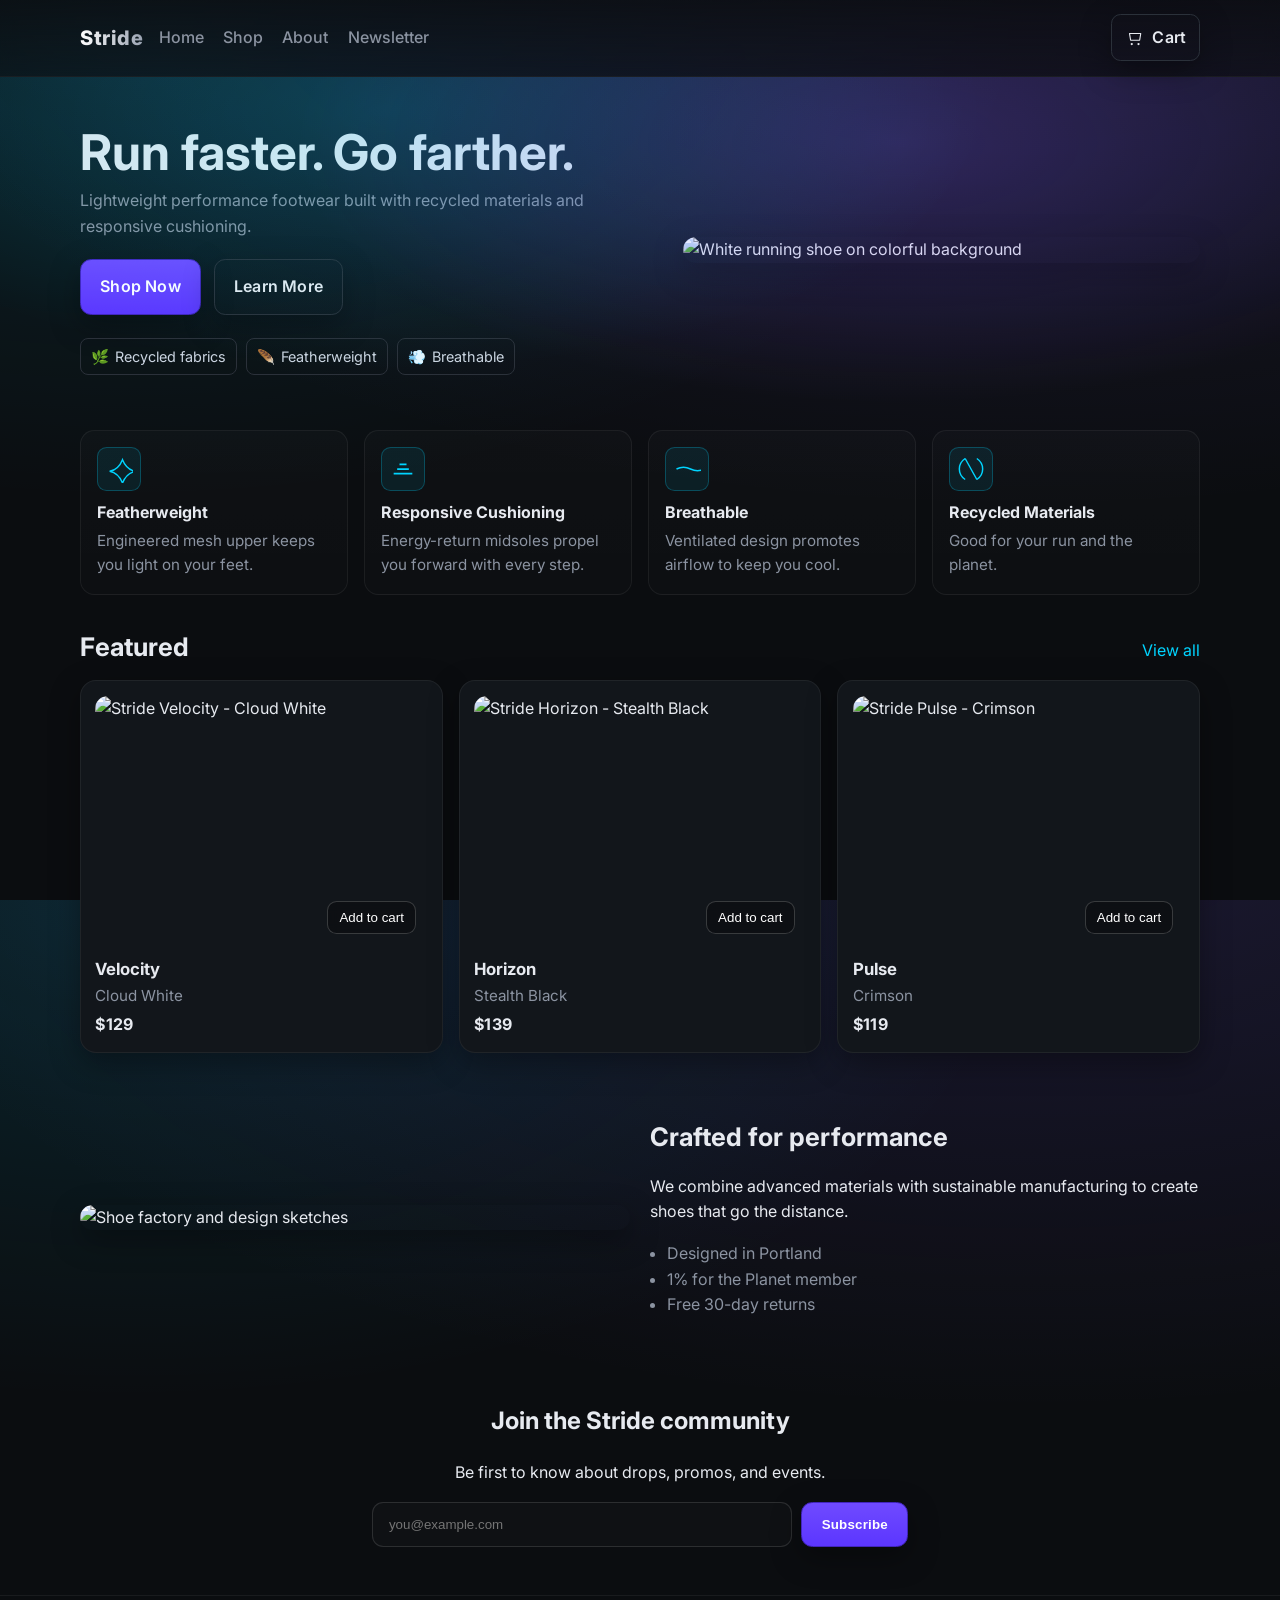
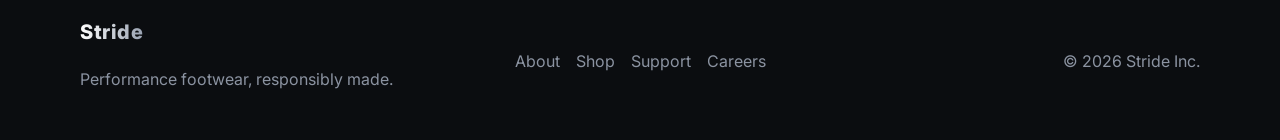
==== commit 3cba28f0: "Create Stride performance footwear landing page with responsive design Co-authored-by: vkyykv000 <vk" ====
--- a/index.html
+++ b/index.html
@@ -1,204 +1,187 @@
 <!DOCTYPE html>
 <html lang="en">
 <head>
-    <meta charset="UTF-8">
-    <meta name="viewport" content="width=device-width, initial-scale=1.0">
-    <title>Stride - Premium Footwear</title>
-    <link rel="stylesheet" href="styles.css">
-    <link href="https://fonts.googleapis.com/css2?family=Inter:wght@300;400;500;600;700&display=swap" rel="stylesheet">
-    <link rel="stylesheet" href="https://cdnjs.cloudflare.com/ajax/libs/font-awesome/6.0.0/css/all.min.css">
+  <meta charset="utf-8" />
+  <meta name="viewport" content="width=device-width, initial-scale=1" />
+  <title>Stride — Performance Footwear</title>
+  <meta name="description" content="Stride crafts modern performance shoes engineered for comfort, speed, and style." />
+  <link rel="preconnect" href="https://fonts.googleapis.com">
+  <link rel="preconnect" href="https://fonts.gstatic.com" crossorigin>
+  <link href="https://fonts.googleapis.com/css2?family=Inter:wght@400;500;600;700&display=swap" rel="stylesheet">
+  <link rel="stylesheet" href="./styles.css" />
 </head>
 <body>
-    <!-- Navigation -->
-    <nav class="navbar">
-        <div class="nav-container">
-            <div class="nav-logo">
-                <h2>STRIDE</h2>
-            </div>
-            <ul class="nav-menu">
-                <li class="nav-item">
-                    <a href="#home" class="nav-link">Home</a>
-                </li>
-                <li class="nav-item">
-                    <a href="#products" class="nav-link">Products</a>
-                </li>
-                <li class="nav-item">
-                    <a href="#about" class="nav-link">About</a>
-                </li>
-                <li class="nav-item">
-                    <a href="#contact" class="nav-link">Contact</a>
-                </li>
-            </ul>
-            <div class="nav-toggle">
-                <span class="bar"></span>
-                <span class="bar"></span>
-                <span class="bar"></span>
-            </div>
+
+  <header class="site-header">
+    <div class="container header-inner">
+      <a href="#" class="logo">Stride</a>
+      <nav class="nav" aria-label="Primary">
+        <button class="nav-toggle" aria-expanded="false" aria-label="Open menu">
+          <span class="bar"></span>
+          <span class="bar"></span>
+          <span class="bar"></span>
+        </button>
+        <ul class="nav-list">
+          <li><a href="#hero">Home</a></li>
+          <li><a href="#products">Shop</a></li>
+          <li><a href="#about">About</a></li>
+          <li><a href="#newsletter">Newsletter</a></li>
+        </ul>
+      </nav>
+      <a href="#products" class="btn btn-small btn-ghost cart-link" aria-label="View products">
+        <svg width="18" height="18" viewBox="0 0 24 24" fill="none" xmlns="http://www.w3.org/2000/svg" aria-hidden="true">
+          <path d="M6 6h15l-1.5 9h-12L6 6z" stroke="currentColor" stroke-width="1.5" stroke-linejoin="round"/>
+          <circle cx="9" cy="20" r="1.5" fill="currentColor"/>
+          <circle cx="18" cy="20" r="1.5" fill="currentColor"/>
+        </svg>
+        <span class="cart-label">Cart</span>
+      </a>
+    </div>
+  </header>
+
+  <main id="content">
+    <section id="hero" class="hero">
+      <div class="container hero-inner">
+        <div class="hero-copy">
+          <h1>Run faster. Go farther.</h1>
+          <p>Lightweight performance footwear built with recycled materials and responsive cushioning.</p>
+          <div class="actions">
+            <a href="#products" class="btn btn-primary">Shop Now</a>
+            <a href="#about" class="btn btn-ghost">Learn More</a>
+          </div>
+          <div class="badges">
+            <div class="badge"><span class="emoji">🌿</span> Recycled fabrics</div>
+            <div class="badge"><span class="emoji">🪶</span> Featherweight</div>
+            <div class="badge"><span class="emoji">💨</span> Breathable</div>
+          </div>
         </div>
-    </nav>
-
-    <!-- Hero Section -->
-    <section id="home" class="hero">
-        <div class="hero-content">
-            <h1>Step Into <span class="highlight">Excellence</span></h1>
-            <p>Discover our premium collection of footwear designed for comfort, style, and performance.</p>
-            <div class="hero-buttons">
-                <a href="#products" class="btn btn-primary">Shop Now</a>
-                <a href="#about" class="btn btn-secondary">Learn More</a>
-            </div>
+        <div class="hero-art">
+          <img src="https://images.unsplash.com/photo-1542291026-7eec264c27ff?q=80&w=1200&auto=format&fit=crop" alt="White running shoe on colorful background" />
         </div>
-        <div class="hero-image">
-            <div class="shoe-display">
-                <div class="shoe-card">
-                    <div class="shoe-image">
-                        <i class="fas fa-shoe-prints"></i>
-                    </div>
-                    <h3>Premium Comfort</h3>
-                </div>
-            </div>
-        </div>
+      </div>
+      <div class="hero-gradient"></div>
     </section>
 
-    <!-- Products Section -->
-    <section id="products" class="products">
-        <div class="container">
-            <h2>Our Collection</h2>
-            <div class="product-grid">
-                <div class="product-card">
-                    <div class="product-image">
-                        <i class="fas fa-running"></i>
-                    </div>
-                    <h3>Running Shoes</h3>
-                    <p>Lightweight and responsive for optimal performance</p>
-                    <span class="price">$129.99</span>
-                    <button class="btn btn-primary">Add to Cart</button>
-                </div>
-                <div class="product-card">
-                    <div class="product-image">
-                        <i class="fas fa-walking"></i>
-                    </div>
-                    <h3>Casual Sneakers</h3>
-                    <p>Comfortable and stylish for everyday wear</p>
-                    <span class="price">$89.99</span>
-                    <button class="btn btn-primary">Add to Cart</button>
-                </div>
-                <div class="product-card">
-                    <div class="product-image">
-                        <i class="fas fa-hiking"></i>
-                    </div>
-                    <h3>Hiking Boots</h3>
-                    <p>Durable and supportive for outdoor adventures</p>
-                    <span class="price">$159.99</span>
-                    <button class="btn btn-primary">Add to Cart</button>
-                </div>
-                <div class="product-card">
-                    <div class="product-image">
-                        <i class="fas fa-basketball-ball"></i>
-                    </div>
-                    <h3>Basketball Shoes</h3>
-                    <p>High-performance footwear for the court</p>
-                    <span class="price">$149.99</span>
-                    <button class="btn btn-primary">Add to Cart</button>
-                </div>
-            </div>
+    <section class="features">
+      <div class="container features-grid">
+        <div class="feature">
+          <div class="icon" aria-hidden="true">
+            <svg width="28" height="28" viewBox="0 0 24 24" fill="none" xmlns="http://www.w3.org/2000/svg"><path d="M4 14c5-1 9-5 11-10 2 5 6 9 11 10-5 1-9 5-11 10-2-5-6-9-11-10z" stroke="currentColor" stroke-width="1.25" fill="none"/></svg>
+          </div>
+          <h3>Featherweight</h3>
+          <p>Engineered mesh upper keeps you light on your feet.</p>
         </div>
+        <div class="feature">
+          <div class="icon" aria-hidden="true">
+            <svg width="28" height="28" viewBox="0 0 24 24" fill="none" xmlns="http://www.w3.org/2000/svg"><path d="M4 16h16M7 12h10M9 8h6" stroke="currentColor" stroke-width="1.5"/></svg>
+          </div>
+          <h3>Responsive Cushioning</h3>
+          <p>Energy-return midsoles propel you forward with every step.</p>
+        </div>
+        <div class="feature">
+          <div class="icon" aria-hidden="true">
+            <svg width="28" height="28" viewBox="0 0 24 24" fill="none" xmlns="http://www.w3.org/2000/svg"><path d="M3 12c4-2 8-2 12 0s8 2 12 0" stroke="currentColor" stroke-width="1.25"/></svg>
+          </div>
+          <h3>Breathable</h3>
+          <p>Ventilated design promotes airflow to keep you cool.</p>
+        </div>
+        <div class="feature">
+          <div class="icon" aria-hidden="true">
+            <svg width="28" height="28" viewBox="0 0 24 24" fill="none" xmlns="http://www.w3.org/2000/svg"><path d="M7 21C4 19 2 16 2 12S4 5 7 3m10 0c3 2 5 5 5 9s-2 7-5 9M7 3l10 18" stroke="currentColor" stroke-width="1.25"/></svg>
+          </div>
+          <h3>Recycled Materials</h3>
+          <p>Good for your run and the planet.</p>
+        </div>
+      </div>
     </section>
 
-    <!-- About Section -->
-    <section id="about" class="about">
-        <div class="container">
-            <div class="about-content">
-                <div class="about-text">
-                    <h2>About Stride</h2>
-                    <p>Founded in 2020, Stride has been at the forefront of innovative footwear design. We combine cutting-edge technology with timeless style to create shoes that not only look great but feel amazing.</p>
-                    <p>Our commitment to quality, comfort, and sustainability drives everything we do. Each pair of shoes is crafted with premium materials and attention to detail.</p>
-                    <div class="features">
-                        <div class="feature">
-                            <i class="fas fa-leaf"></i>
-                            <h4>Sustainable</h4>
-                        </div>
-                        <div class="feature">
-                            <i class="fas fa-heart"></i>
-                            <h4>Comfortable</h4>
-                        </div>
-                        <div class="feature">
-                            <i class="fas fa-star"></i>
-                            <h4>Premium Quality</h4>
-                        </div>
-                    </div>
-                </div>
-                <div class="about-image">
-                    <div class="image-placeholder">
-                        <i class="fas fa-shoe-prints"></i>
-                    </div>
-                </div>
+    <section id="products" class="products">
+      <div class="container">
+        <div class="section-head">
+          <h2>Featured</h2>
+          <a href="#" class="link">View all</a>
+        </div>
+        <div class="product-grid">
+          <article class="product-card">
+            <div class="product-media">
+              <img src="https://images.unsplash.com/photo-1542291026-7eec264c27ff?q=80&w=1000&auto=format&fit=crop" alt="Stride Velocity - Cloud White" />
+              <button class="quick-add" data-sku="velocity-white">Add to cart</button>
             </div>
+            <h3 class="product-title">Velocity</h3>
+            <p class="product-meta">Cloud White</p>
+            <div class="product-price">$129</div>
+          </article>
+          <article class="product-card">
+            <div class="product-media">
+              <img src="https://images.unsplash.com/photo-1519744792095-2f2205e87b6f?q=80&w=1000&auto=format&fit=crop" alt="Stride Horizon - Stealth Black" />
+              <button class="quick-add" data-sku="horizon-black">Add to cart</button>
+            </div>
+            <h3 class="product-title">Horizon</h3>
+            <p class="product-meta">Stealth Black</p>
+            <div class="product-price">$139</div>
+          </article>
+          <article class="product-card">
+            <div class="product-media">
+              <img src="https://images.unsplash.com/photo-1525966222134-fcfa99b8ae77?q=80&w=1000&auto=format&fit=crop" alt="Stride Pulse - Crimson" />
+              <button class="quick-add" data-sku="pulse-red">Add to cart</button>
+            </div>
+            <h3 class="product-title">Pulse</h3>
+            <p class="product-meta">Crimson</p>
+            <div class="product-price">$119</div>
+          </article>
         </div>
+      </div>
     </section>
 
-    <!-- Contact Section -->
-    <section id="contact" class="contact">
-        <div class="container">
-            <h2>Get in Touch</h2>
-            <div class="contact-content">
-                <div class="contact-info">
-                    <h3>Contact Information</h3>
-                    <div class="contact-item">
-                        <i class="fas fa-map-marker-alt"></i>
-                        <p>123 Fashion Street, Style City, SC 12345</p>
-                    </div>
-                    <div class="contact-item">
-                        <i class="fas fa-phone"></i>
-                        <p>+1 (555) 123-4567</p>
-                    </div>
-                    <div class="contact-item">
-                        <i class="fas fa-envelope"></i>
-                        <p>info@stride.com</p>
-                    </div>
-                </div>
-                <form class="contact-form">
-                    <input type="text" placeholder="Your Name" required>
-                    <input type="email" placeholder="Your Email" required>
-                    <textarea placeholder="Your Message" rows="5" required></textarea>
-                    <button type="submit" class="btn btn-primary">Send Message</button>
-                </form>
-            </div>
+    <section id="about" class="about">
+      <div class="container about-grid">
+        <div class="about-media">
+          <img src="https://images.unsplash.com/photo-1543508282-6319a3e2621f?q=80&w=1200&auto=format&fit=crop" alt="Shoe factory and design sketches" />
         </div>
+        <div class="about-copy">
+          <h2>Crafted for performance</h2>
+          <p>We combine advanced materials with sustainable manufacturing to create shoes that go the distance.</p>
+          <ul class="bullets">
+            <li>Designed in Portland</li>
+            <li>1% for the Planet member</li>
+            <li>Free 30-day returns</li>
+          </ul>
+        </div>
+      </div>
     </section>
 
-    <!-- Footer -->
-    <footer class="footer">
-        <div class="container">
-            <div class="footer-content">
-                <div class="footer-section">
-                    <h3>STRIDE</h3>
-                    <p>Premium footwear for every step of your journey.</p>
-                </div>
-                <div class="footer-section">
-                    <h4>Quick Links</h4>
-                    <ul>
-                        <li><a href="#home">Home</a></li>
-                        <li><a href="#products">Products</a></li>
-                        <li><a href="#about">About</a></li>
-                        <li><a href="#contact">Contact</a></li>
-                    </ul>
-                </div>
-                <div class="footer-section">
-                    <h4>Follow Us</h4>
-                    <div class="social-links">
-                        <a href="#"><i class="fab fa-facebook"></i></a>
-                        <a href="#"><i class="fab fa-twitter"></i></a>
-                        <a href="#"><i class="fab fa-instagram"></i></a>
-                        <a href="#"><i class="fab fa-linkedin"></i></a>
-                    </div>
-                </div>
-            </div>
-            <div class="footer-bottom">
-                <p>&copy; 2024 Stride. All rights reserved.</p>
-            </div>
-        </div>
-    </footer>
+    <section id="newsletter" class="newsletter">
+      <div class="container newsletter-inner">
+        <h2>Join the Stride community</h2>
+        <p>Be first to know about drops, promos, and events.</p>
+        <form class="subscribe" action="#" method="post">
+          <label for="email" class="sr-only">Email</label>
+          <input type="email" id="email" name="email" placeholder="you@example.com" required />
+          <button type="submit" class="btn btn-primary">Subscribe</button>
+        </form>
+      </div>
+    </section>
+  </main>
 
-    <script src="script.js"></script>
+  <div id="toast" class="toast" role="status" aria-live="polite" aria-atomic="true"></div>
+
+  <footer class="site-footer">
+    <div class="container footer-inner">
+      <div class="footer-brand">
+        <span class="logo">Stride</span>
+        <p>Performance footwear, responsibly made.</p>
+      </div>
+      <div class="footer-links">
+        <a href="#about">About</a>
+        <a href="#products">Shop</a>
+        <a href="#">Support</a>
+        <a href="#">Careers</a>
+      </div>
+      <div class="footer-meta">© <span id="year"></span> Stride Inc.</div>
+    </div>
+  </footer>
+
+  <script src="./script.js"></script>
 </body>
-</html>+</html>
+
--- a/styles.css
+++ b/styles.css
@@ -1,526 +1,210 @@
-/* Reset and Base Styles */
-* {
-    margin: 0;
-    padding: 0;
-    box-sizing: border-box;
-}
-
+:root {
+  --bg: #0b0d10;
+  --card: #12161b;
+  --muted: #8b93a1;
+  --text: #e7eaf0;
+  --brand: #7c5cff;
+  --brand-600: #6f4aff;
+  --brand-700: #5c36ff;
+  --accent: #00d4ff;
+  --success: #34d399;
+  --shadow: 0 10px 30px rgba(0,0,0,.35);
+}
+
+* { box-sizing: border-box; }
+html, body { height: 100%; }
 body {
-    font-family: 'Inter', sans-serif;
-    line-height: 1.6;
-    color: #333;
-    overflow-x: hidden;
-}
+  margin: 0;
+  font-family: Inter, ui-sans-serif, system-ui, -apple-system, Segoe UI, Roboto, Helvetica, Arial, "Apple Color Emoji", "Segoe UI Emoji";
+  background: radial-gradient(1200px 600px at 80% -10%, rgba(124,92,255,0.15), transparent),
+              radial-gradient(900px 500px at 10% 0%, rgba(0,212,255,0.12), transparent),
+              var(--bg);
+  color: var(--text);
+  line-height: 1.6;
+}
+
+img { max-width: 100%; display: block; }
+a { color: inherit; text-decoration: none; }
 
 .container {
-    max-width: 1200px;
-    margin: 0 auto;
-    padding: 0 20px;
-}
-
-/* Navigation */
-.navbar {
-    position: fixed;
-    top: 0;
-    width: 100%;
-    background: rgba(255, 255, 255, 0.95);
-    backdrop-filter: blur(10px);
-    z-index: 1000;
-    padding: 1rem 0;
-    transition: all 0.3s ease;
-}
-
-.nav-container {
-    max-width: 1200px;
-    margin: 0 auto;
-    padding: 0 20px;
-    display: flex;
-    justify-content: space-between;
-    align-items: center;
-}
-
-.nav-logo h2 {
-    color: #2c3e50;
-    font-weight: 700;
-    letter-spacing: 2px;
-}
-
-.nav-menu {
-    display: flex;
-    list-style: none;
-    gap: 2rem;
-}
-
-.nav-link {
-    text-decoration: none;
-    color: #2c3e50;
-    font-weight: 500;
-    transition: color 0.3s ease;
-    position: relative;
-}
-
-.nav-link:hover {
-    color: #3498db;
-}
-
-.nav-link::after {
-    content: '';
-    position: absolute;
-    width: 0;
-    height: 2px;
-    bottom: -5px;
-    left: 0;
-    background-color: #3498db;
-    transition: width 0.3s ease;
-}
-
-.nav-link:hover::after {
-    width: 100%;
-}
-
-.nav-toggle {
-    display: none;
-    flex-direction: column;
-    cursor: pointer;
-}
-
-.bar {
-    width: 25px;
-    height: 3px;
-    background-color: #2c3e50;
-    margin: 3px 0;
-    transition: 0.3s;
-}
-
-/* Hero Section */
-.hero {
-    min-height: 100vh;
-    display: flex;
-    align-items: center;
-    background: linear-gradient(135deg, #667eea 0%, #764ba2 100%);
-    color: white;
-    padding: 100px 20px 50px;
-}
-
-.hero-content {
-    flex: 1;
-    max-width: 600px;
-}
-
-.hero h1 {
-    font-size: 3.5rem;
-    font-weight: 700;
-    margin-bottom: 1rem;
-    line-height: 1.2;
-}
-
-.highlight {
-    color: #f39c12;
-}
-
-.hero p {
-    font-size: 1.2rem;
-    margin-bottom: 2rem;
-    opacity: 0.9;
-}
-
-.hero-buttons {
-    display: flex;
-    gap: 1rem;
-    flex-wrap: wrap;
+  width: min(1120px, 92%);
+  margin-inline: auto;
 }
 
 .btn {
-    padding: 12px 30px;
-    border: none;
-    border-radius: 50px;
-    text-decoration: none;
-    font-weight: 600;
-    cursor: pointer;
-    transition: all 0.3s ease;
-    display: inline-block;
-    text-align: center;
-}
+  display: inline-flex;
+  align-items: center;
+  gap: .6rem;
+  padding: .9rem 1.2rem;
+  border-radius: .7rem;
+  border: 1px solid color-mix(in oklab, var(--brand) 40%, white);
+  background: linear-gradient(180deg, color-mix(in oklab, var(--brand) 20%, black), color-mix(in oklab, var(--brand) 5%, black));
+  color: white;
+  font-weight: 600;
+  letter-spacing: .2px;
+  box-shadow: var(--shadow);
+  transition: transform .12s ease, background .2s ease, border-color .2s ease;
+}
+.btn:hover { transform: translateY(-2px); }
+.btn:active { transform: translateY(0); }
 
 .btn-primary {
-    background: #f39c12;
-    color: white;
-}
-
-.btn-primary:hover {
-    background: #e67e22;
-    transform: translateY(-2px);
-    box-shadow: 0 10px 20px rgba(243, 156, 18, 0.3);
-}
-
-.btn-secondary {
-    background: transparent;
-    color: white;
-    border: 2px solid white;
-}
-
-.btn-secondary:hover {
-    background: white;
-    color: #667eea;
-    transform: translateY(-2px);
-}
-
-.hero-image {
-    flex: 1;
-    display: flex;
-    justify-content: center;
-    align-items: center;
-}
-
-.shoe-display {
-    position: relative;
-}
-
-.shoe-card {
-    background: rgba(255, 255, 255, 0.1);
-    backdrop-filter: blur(10px);
-    border-radius: 20px;
-    padding: 2rem;
-    text-align: center;
-    border: 1px solid rgba(255, 255, 255, 0.2);
-    animation: float 6s ease-in-out infinite;
-}
-
-.shoe-image {
-    font-size: 4rem;
-    margin-bottom: 1rem;
-    color: #f39c12;
-}
-
-@keyframes float {
-    0%, 100% { transform: translateY(0px); }
-    50% { transform: translateY(-20px); }
-}
-
-/* Products Section */
-.products {
-    padding: 80px 0;
-    background: #f8f9fa;
-}
-
-.products h2 {
-    text-align: center;
-    font-size: 2.5rem;
-    margin-bottom: 3rem;
-    color: #2c3e50;
-}
-
+  background: linear-gradient(180deg, var(--brand-600), var(--brand-700));
+  border-color: color-mix(in oklab, var(--brand-700) 80%, black);
+}
+.btn-ghost {
+  background: transparent;
+  color: var(--text);
+  border-color: #2b313a;
+}
+.btn-small { padding: .6rem .8rem; border-radius: .6rem; }
+
+.site-header {
+  position: sticky;
+  top: 0;
+  z-index: 50;
+  background: linear-gradient(180deg, rgba(11,13,16,.8), rgba(11,13,16,.4));
+  backdrop-filter: blur(8px);
+  border-bottom: 1px solid rgba(255,255,255,.06);
+}
+.header-inner {
+  display: grid;
+  grid-template-columns: auto 1fr auto;
+  align-items: center;
+  gap: 1rem;
+  padding: .9rem 0;
+}
+.logo {
+  font-weight: 800;
+  letter-spacing: .5px;
+  background: linear-gradient(90deg, #fff, #9aa3b2);
+  -webkit-background-clip: text;
+  background-clip: text;
+  color: transparent;
+  font-size: 1.25rem;
+}
+.nav { position: relative; }
+.nav-list {
+  display: flex;
+  align-items: center;
+  gap: 1.2rem;
+  list-style: none;
+  padding: 0;
+  margin: 0;
+}
+.nav-list a { color: var(--muted); font-weight: 500; }
+.nav-list a:hover { color: #fff; }
+
+.nav-toggle { display: none; }
+.nav-toggle .bar { width: 20px; height: 2px; background: #fff; display: block; }
+
+.hero { position: relative; overflow: clip; }
+.hero-inner {
+  display: grid;
+  grid-template-columns: 1.05fr .95fr;
+  gap: 2rem;
+  align-items: center;
+  padding: 3rem 0 2rem;
+}
+.hero-copy h1 { font-size: clamp(2rem, 2.6vw + 1rem, 3.4rem); line-height: 1.1; margin: 0 0 .6rem; }
+.hero-copy p { color: var(--muted); margin: 0 0 1.2rem; }
+.actions { display: flex; gap: .8rem; margin: 1rem 0 1.4rem; }
+.badges { display: flex; gap: .6rem; flex-wrap: wrap; }
+.badge { border: 1px solid #2b313a; color: #cbd5e1; padding: .4rem .6rem; border-radius: .5rem; font-size: .9rem; display: inline-flex; align-items: center; gap: .4rem; }
+.emoji { filter: grayscale(.1) contrast(1.1); }
+.hero-art { position: relative; }
+.hero-art img { border-radius: 1rem; box-shadow: var(--shadow); }
+.hero-gradient {
+  position: absolute; inset: 0; pointer-events: none;
+  background: radial-gradient(600px 260px at 70% 20%, rgba(124,92,255,.25), transparent),
+              radial-gradient(600px 260px at 30% 10%, rgba(0,212,255,.18), transparent);
+}
+
+.features { padding: 1.4rem 0 0; }
+.features-grid {
+  display: grid;
+  grid-template-columns: repeat(4, 1fr);
+  gap: 1rem;
+}
+.feature {
+  background: linear-gradient(180deg, rgba(255,255,255,.02), rgba(255,255,255,.01));
+  border: 1px solid rgba(255,255,255,.06);
+  border-radius: .9rem;
+  padding: 1rem;
+}
+.feature h3 { margin: .6rem 0 .2rem; font-size: 1rem; }
+.feature p { margin: 0; color: var(--muted); font-size: .95rem; }
+.icon { width: 44px; height: 44px; display: grid; place-items: center; color: var(--accent); background: rgba(0,212,255,.08); border: 1px solid rgba(0,212,255,.25); border-radius: .6rem; }
+
+.products { padding: 2rem 0; }
+.section-head { display: flex; align-items: baseline; justify-content: space-between; }
+.section-head h2 { margin: 0 0 .8rem; font-size: 1.6rem; }
+.section-head .link { color: var(--accent); }
 .product-grid {
-    display: grid;
-    grid-template-columns: repeat(auto-fit, minmax(280px, 1fr));
-    gap: 2rem;
-}
-
-.product-card {
-    background: white;
-    border-radius: 15px;
-    padding: 2rem;
-    text-align: center;
-    box-shadow: 0 5px 15px rgba(0, 0, 0, 0.1);
-    transition: all 0.3s ease;
-}
-
-.product-card:hover {
-    transform: translateY(-10px);
-    box-shadow: 0 20px 40px rgba(0, 0, 0, 0.15);
-}
-
-.product-image {
-    font-size: 3rem;
-    color: #3498db;
-    margin-bottom: 1rem;
-}
-
-.product-card h3 {
-    font-size: 1.5rem;
-    margin-bottom: 0.5rem;
-    color: #2c3e50;
-}
-
-.product-card p {
-    color: #7f8c8d;
-    margin-bottom: 1rem;
-}
-
-.price {
-    display: block;
-    font-size: 1.5rem;
-    font-weight: 700;
-    color: #e74c3c;
-    margin-bottom: 1rem;
-}
-
-/* About Section */
-.about {
-    padding: 80px 0;
-    background: white;
-}
-
-.about-content {
-    display: grid;
-    grid-template-columns: 1fr 1fr;
-    gap: 4rem;
-    align-items: center;
-}
-
-.about-text h2 {
-    font-size: 2.5rem;
-    margin-bottom: 1.5rem;
-    color: #2c3e50;
-}
-
-.about-text p {
-    margin-bottom: 1.5rem;
-    color: #7f8c8d;
-    font-size: 1.1rem;
-}
-
-.features {
-    display: grid;
-    grid-template-columns: repeat(3, 1fr);
-    gap: 1rem;
-    margin-top: 2rem;
-}
-
-.feature {
-    text-align: center;
-    padding: 1rem;
-}
-
-.feature i {
-    font-size: 2rem;
-    color: #3498db;
-    margin-bottom: 0.5rem;
-}
-
-.feature h4 {
-    color: #2c3e50;
-    font-weight: 600;
-}
-
-.about-image {
-    display: flex;
-    justify-content: center;
-}
-
-.image-placeholder {
-    width: 300px;
-    height: 300px;
-    background: linear-gradient(135deg, #667eea 0%, #764ba2 100%);
-    border-radius: 50%;
-    display: flex;
-    align-items: center;
-    justify-content: center;
-    font-size: 5rem;
-    color: white;
-}
-
-/* Contact Section */
-.contact {
-    padding: 80px 0;
-    background: #f8f9fa;
-}
-
-.contact h2 {
-    text-align: center;
-    font-size: 2.5rem;
-    margin-bottom: 3rem;
-    color: #2c3e50;
-}
-
-.contact-content {
-    display: grid;
-    grid-template-columns: 1fr 1fr;
-    gap: 4rem;
-}
-
-.contact-info h3 {
-    font-size: 1.5rem;
-    margin-bottom: 2rem;
-    color: #2c3e50;
-}
-
-.contact-item {
-    display: flex;
-    align-items: center;
-    margin-bottom: 1.5rem;
-}
-
-.contact-item i {
-    font-size: 1.5rem;
-    color: #3498db;
-    margin-right: 1rem;
-    width: 30px;
-}
-
-.contact-form {
-    display: flex;
-    flex-direction: column;
-    gap: 1rem;
-}
-
-.contact-form input,
-.contact-form textarea {
-    padding: 1rem;
-    border: 2px solid #e9ecef;
-    border-radius: 10px;
-    font-size: 1rem;
-    transition: border-color 0.3s ease;
-}
-
-.contact-form input:focus,
-.contact-form textarea:focus {
-    outline: none;
-    border-color: #3498db;
-}
-
-/* Footer */
-.footer {
-    background: #2c3e50;
-    color: white;
-    padding: 50px 0 20px;
-}
-
-.footer-content {
-    display: grid;
-    grid-template-columns: repeat(auto-fit, minmax(250px, 1fr));
-    gap: 2rem;
-    margin-bottom: 2rem;
-}
-
-.footer-section h3,
-.footer-section h4 {
-    margin-bottom: 1rem;
-    color: #f39c12;
-}
-
-.footer-section ul {
-    list-style: none;
-}
-
-.footer-section ul li {
-    margin-bottom: 0.5rem;
-}
-
-.footer-section ul li a {
-    color: #bdc3c7;
-    text-decoration: none;
-    transition: color 0.3s ease;
-}
-
-.footer-section ul li a:hover {
-    color: #f39c12;
-}
-
-.social-links {
-    display: flex;
-    gap: 1rem;
-}
-
-.social-links a {
-    display: inline-block;
-    width: 40px;
-    height: 40px;
-    background: #34495e;
-    border-radius: 50%;
-    display: flex;
-    align-items: center;
-    justify-content: center;
-    color: white;
-    text-decoration: none;
-    transition: all 0.3s ease;
-}
-
-.social-links a:hover {
-    background: #f39c12;
-    transform: translateY(-3px);
-}
-
-.footer-bottom {
-    text-align: center;
-    padding-top: 2rem;
-    border-top: 1px solid #34495e;
-    color: #bdc3c7;
-}
-
-/* Responsive Design */
-@media (max-width: 768px) {
-    .nav-menu {
-        position: fixed;
-        left: -100%;
-        top: 70px;
-        flex-direction: column;
-        background-color: white;
-        width: 100%;
-        text-align: center;
-        transition: 0.3s;
-        box-shadow: 0 10px 27px rgba(0, 0, 0, 0.05);
-        padding: 2rem 0;
-    }
-
-    .nav-menu.active {
-        left: 0;
-    }
-
-    .nav-toggle {
-        display: flex;
-    }
-
-    .hero {
-        flex-direction: column;
-        text-align: center;
-        padding: 120px 20px 50px;
-    }
-
-    .hero h1 {
-        font-size: 2.5rem;
-    }
-
-    .hero-buttons {
-        justify-content: center;
-    }
-
-    .about-content {
-        grid-template-columns: 1fr;
-        gap: 2rem;
-    }
-
-    .contact-content {
-        grid-template-columns: 1fr;
-        gap: 2rem;
-    }
-
-    .features {
-        grid-template-columns: 1fr;
-    }
-
-    .product-grid {
-        grid-template-columns: 1fr;
-    }
-}
-
-@media (max-width: 480px) {
-    .hero h1 {
-        font-size: 2rem;
-    }
-
-    .hero p {
-        font-size: 1rem;
-    }
-
-    .btn {
-        padding: 10px 20px;
-        font-size: 0.9rem;
-    }
-
-    .products h2,
-    .about-text h2,
-    .contact h2 {
-        font-size: 2rem;
-    }
-}+  display: grid;
+  grid-template-columns: repeat(3, 1fr);
+  gap: 1rem;
+}
+.product-card { background: var(--card); border: 1px solid rgba(255,255,255,.06); border-radius: 1rem; padding: .9rem; box-shadow: var(--shadow); }
+.product-media { position: relative; overflow: hidden; border-radius: .8rem; }
+.product-media img { aspect-ratio: 4/3; object-fit: cover; transition: transform .4s ease; }
+.product-media:hover img { transform: scale(1.05); }
+.quick-add { position: absolute; inset: auto .7rem .7rem auto; padding: .5rem .7rem; border-radius: .6rem; border: 1px solid rgba(255,255,255,.18); background: rgba(11,13,16,.6); color: #fff; backdrop-filter: blur(6px); cursor: pointer; }
+.product-title { margin: .7rem 0 .1rem; font-size: 1.05rem; }
+.product-meta { margin: 0 0 .2rem; color: var(--muted); font-size: .95rem; }
+.product-price { font-weight: 700; letter-spacing: .3px; }
+
+.about { padding: 2rem 0; }
+.about-grid { display: grid; grid-template-columns: 1fr 1fr; gap: 1.2rem; align-items: center; }
+.about-media img { border-radius: 1rem; box-shadow: var(--shadow); }
+.about-copy h2 { margin: 0 0 .4rem; font-size: 1.6rem; }
+.bullets { margin: .6rem 0 0; padding: 0 0 0 1.1rem; color: var(--muted); }
+
+.newsletter { padding: 2rem 0 3rem; }
+.newsletter-inner { text-align: center; }
+.subscribe { margin: 1rem auto 0; display: flex; gap: .6rem; justify-content: center; }
+.subscribe input {
+  width: min(420px, 72vw);
+  padding: .9rem 1rem;
+  border-radius: .7rem;
+  border: 1px solid rgba(255,255,255,.12);
+  background: rgba(255,255,255,.02);
+  color: var(--text);
+}
+.subscribe button { white-space: nowrap; }
+.sr-only { position: absolute !important; height: 1px; width: 1px; overflow: hidden; clip: rect(1px, 1px, 1px, 1px); white-space: nowrap; }
+
+.toast {
+  position: fixed;
+  left: 50%; bottom: 24px; transform: translateX(-50%) translateY(20px);
+  background: #0f172a; color: #e2e8f0; border: 1px solid rgba(255,255,255,.12);
+  padding: .8rem 1rem; border-radius: .7rem; box-shadow: var(--shadow);
+  opacity: 0; pointer-events: none; transition: opacity .2s ease, transform .2s ease;
+}
+.toast.show { opacity: 1; transform: translateX(-50%) translateY(0); }
+
+.site-footer { border-top: 1px solid rgba(255,255,255,.06); padding: 1.2rem 0 2rem; color: var(--muted); }
+.footer-inner { display: grid; grid-template-columns: 1fr auto 1fr; align-items: center; gap: 1rem; }
+.footer-brand .logo { display: inline-block; margin-bottom: .2rem; }
+.footer-links { display: flex; gap: 1rem; justify-content: center; }
+.footer-links a { color: var(--muted); }
+.footer-links a:hover { color: #fff; }
+.footer-meta { text-align: right; }
+
+@media (max-width: 960px) {
+  .hero-inner { grid-template-columns: 1fr; padding: 1.6rem 0 .6rem; }
+  .features-grid { grid-template-columns: repeat(2, 1fr); }
+  .product-grid { grid-template-columns: repeat(2, 1fr); }
+  .about-grid { grid-template-columns: 1fr; }
+  .footer-inner { grid-template-columns: 1fr; text-align: center; }
+  .footer-meta { text-align: center; }
+}
+
+@media (max-width: 640px) {
+  .nav-toggle { display: inline-grid; gap: 4px; background: transparent; border: 0; cursor: pointer; }
+  .nav-list { position: absolute; right: 0; top: 110%; background: #0f1318; border: 1px solid rgba(255,255,255,.08); border-radius: .8rem; padding: .6rem; display: none; flex-direction: column; min-width: 180px; }
+  .nav[aria-expanded="true"] .nav-list { display: flex; }
+  .product-grid { grid-template-columns: 1fr; }
+  .subscribe { flex-direction: column; }
+}
+
